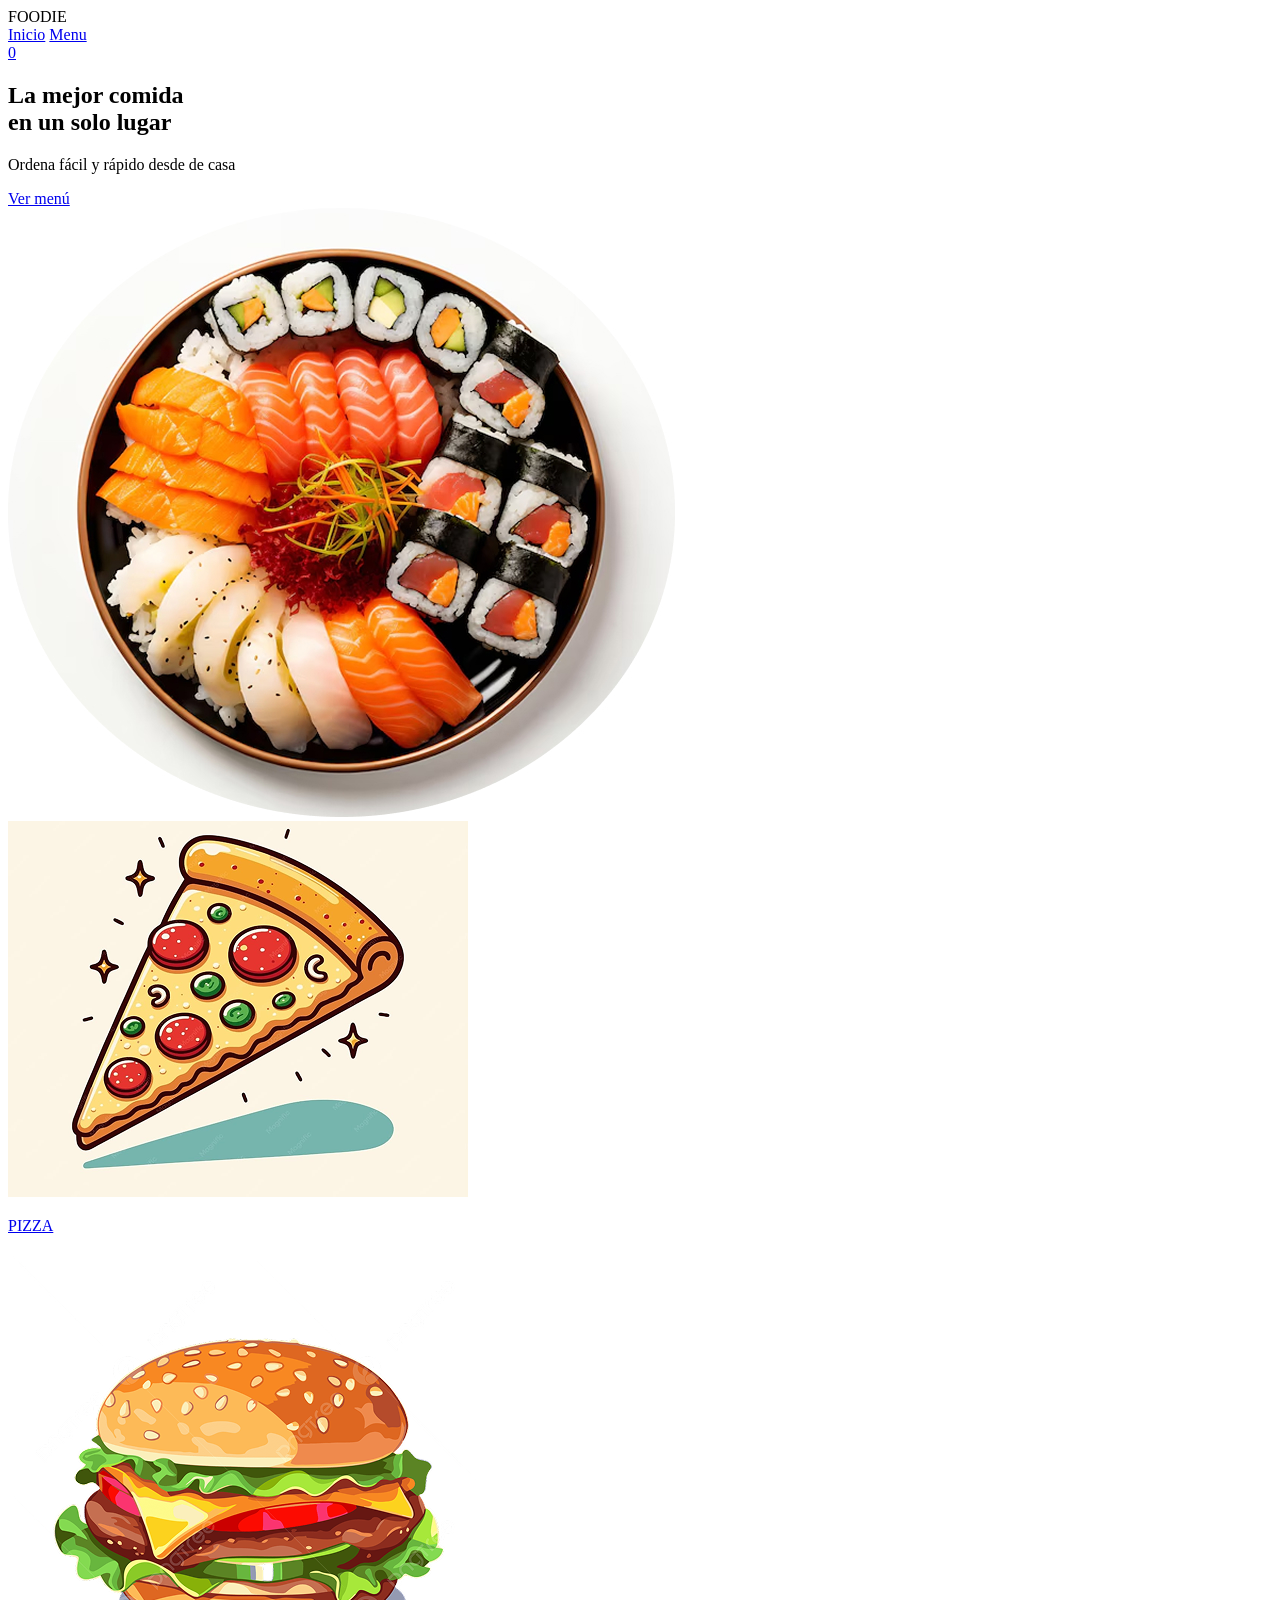
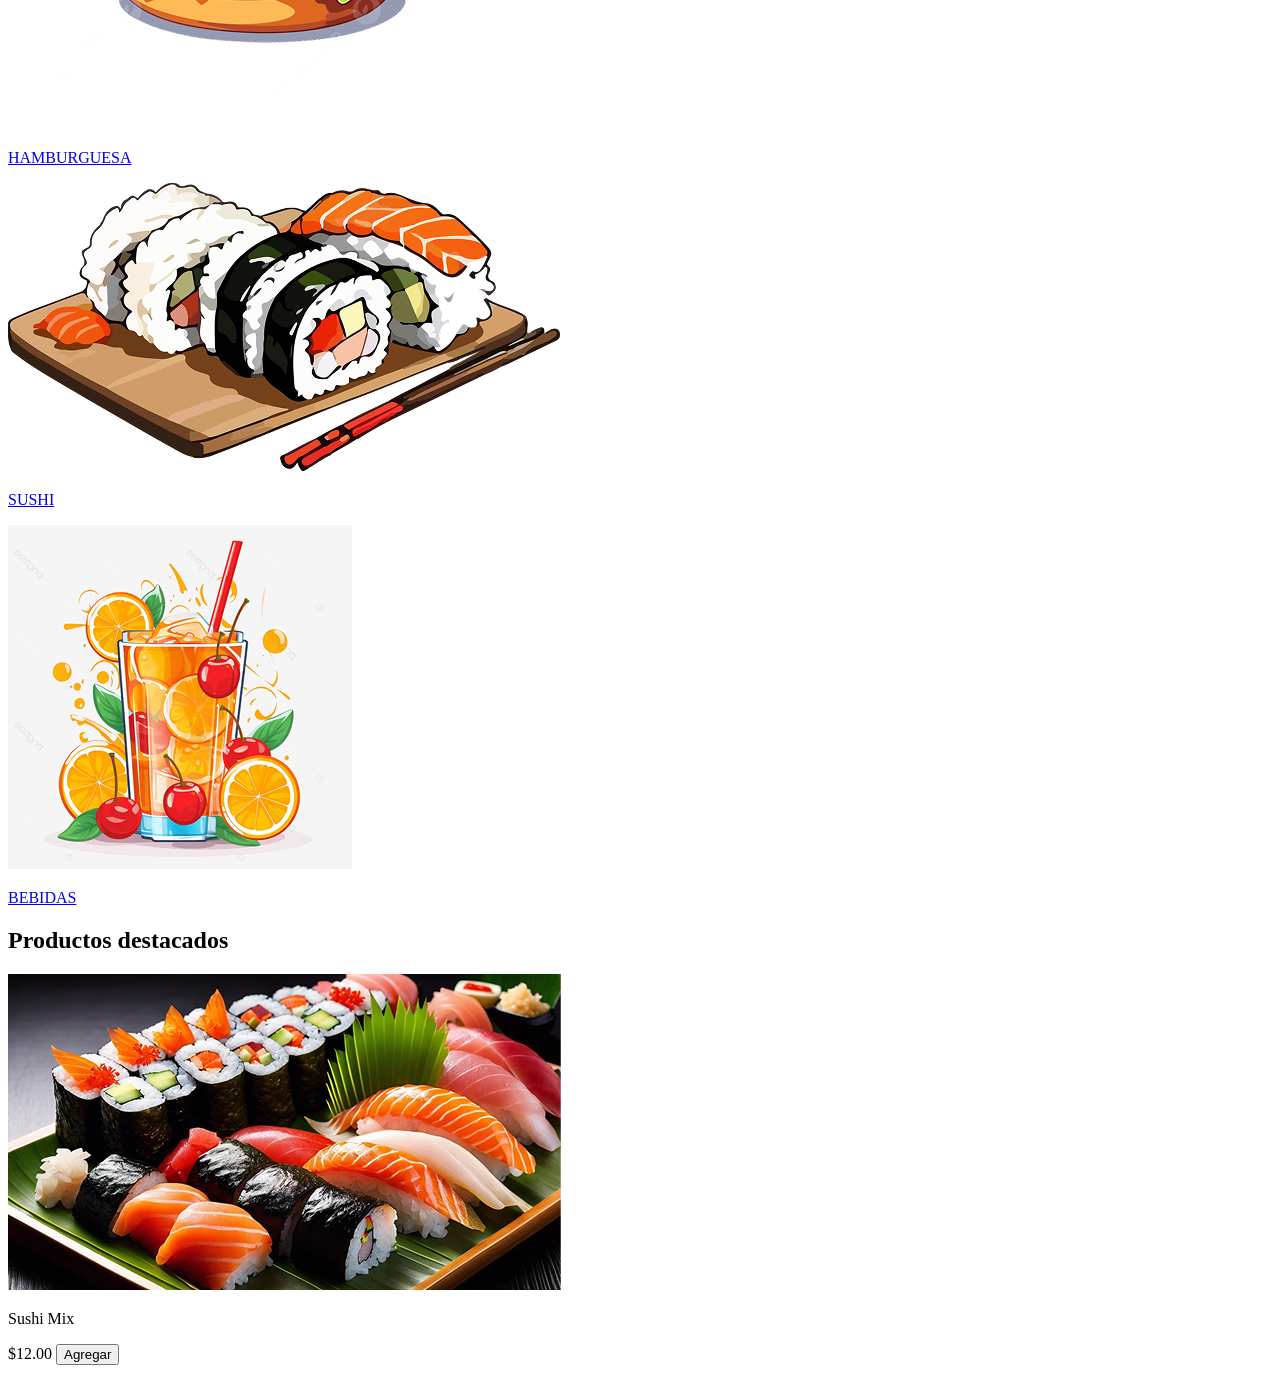
==== index.html @ c8bf6be2 "WEB FOODIE" ====
<!DOCTYPE html>
<html lang="en">
<head>
    <meta charset="UTF-8">
    <meta name="viewport" content="width=device-width, initial-scale=1.0">
    <title>FOODIE</title>
    <link rel="stylesheet" href="CSS/diseño.css">
    <link rel="stylesheet" href="https://cdn-uicons.flaticon.com/4.0.0/uicons-brands/css/uicons-brands.css">
    <link rel="stylesheet" href="https://cdn-uicons.flaticon.com/4.0.0/uicons-solid-rounded/css/uicons-solid-rounded.css">
</head>
<body>
    <!--logos y links carrito de suma para javacrip-->
    <header class="navbar">
    <div class="logo">
    <i class="fi fi-sr-spoon"></i>FOODIE<i class="fi fi-sr-fork"></i>
    </div>
    <nav class="nav-links">
    <a href="index.html">Inicio</a>
    <a href="#categorias">Menu</a>
    </nav>
    <a href="html/carrito.html" class="carrito-icon">
    <i class="fi fi-sr-shopping-cart"></i>
    <span class="carrito-contador" id="contador-carrito">0</span>
</a>
    </header>
    <section class="hero">
    <div class="hero-texto">
    <h1>La mejor comida <br> en un solo lugar</h1>
    <p>Ordena fácil y rápido desde de casa</p>
    <a href="#categorias" class="btn-ver-menu">Ver menú</a>   
</div>
<div class="hero-imagen">
    <img src="assets/img/sushi-plato.jpg.jpg"alt="Plato de sushi variado">
</div>
    
 </section>
 <section class="categorias" id="categorias">
    <a href="html/pizza.html" class="categoria-card">
        <img src="assets/icon/icono-pizza.png.png" alt="Pizza">
        <p>PIZZA</p>
    </a>
    <a href="html/hamburguesa.html" class="categoria-card">
        <img src="assets/icon/icono-hamburguesa.png.png" alt="Hamburguesa">
        <p>HAMBURGUESA</p>
    </a>

    <a href="html/sushi.html" class="categoria-card">
        <img src="assets/icon/icono-sushi.png.png" alt="Sushi">
        <p>SUSHI</p>
    </a>

    <a href="html/vino.html" class="categoria-card">
        <img src="assets/icon/icono-bebidas.png.png" alt="Bebidas">
        <p>BEBIDAS</p>
    </a>
</section>
<!--CARRUSEL DE JAVACRIP-->
 <section class="productos-destacados">
    <h2>Productos <span class="subrayado">destacados</span></h2>

    <div class="carrusel-productos" id="carrusel">

        <div class="tarjeta-producto">
            <img src="assets/img/sushi-mix.jpg.jpg" alt="Sushi Mix">
            <p class="nombre-producto">Sushi Mix</p>
            <div class="precio-agregar">
                <span class="precio">$12.00</span>
                <button class="btn-agregar" data-producto="Sushi Mix" data-precio="12.00">Agregar</button>
            </div>
        </div>

         

    </div>
</section>

    
</body>
</html>
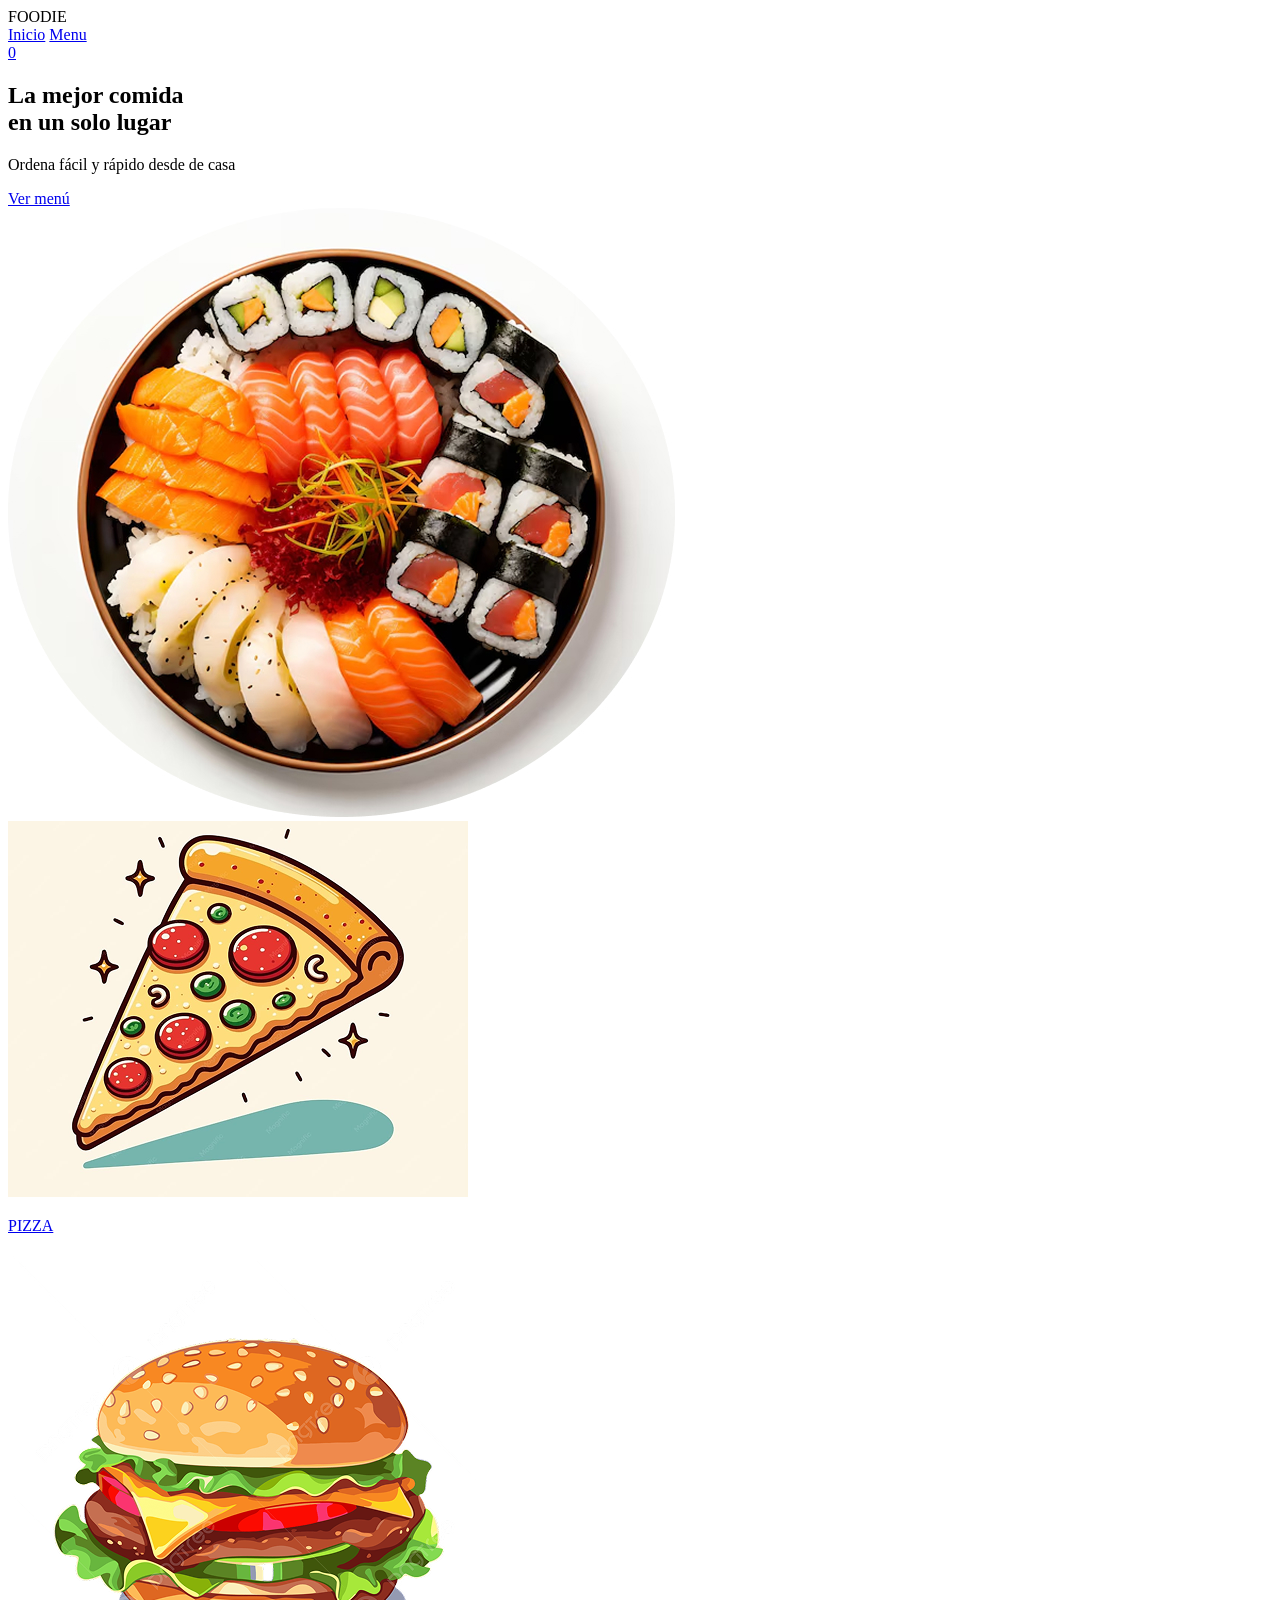
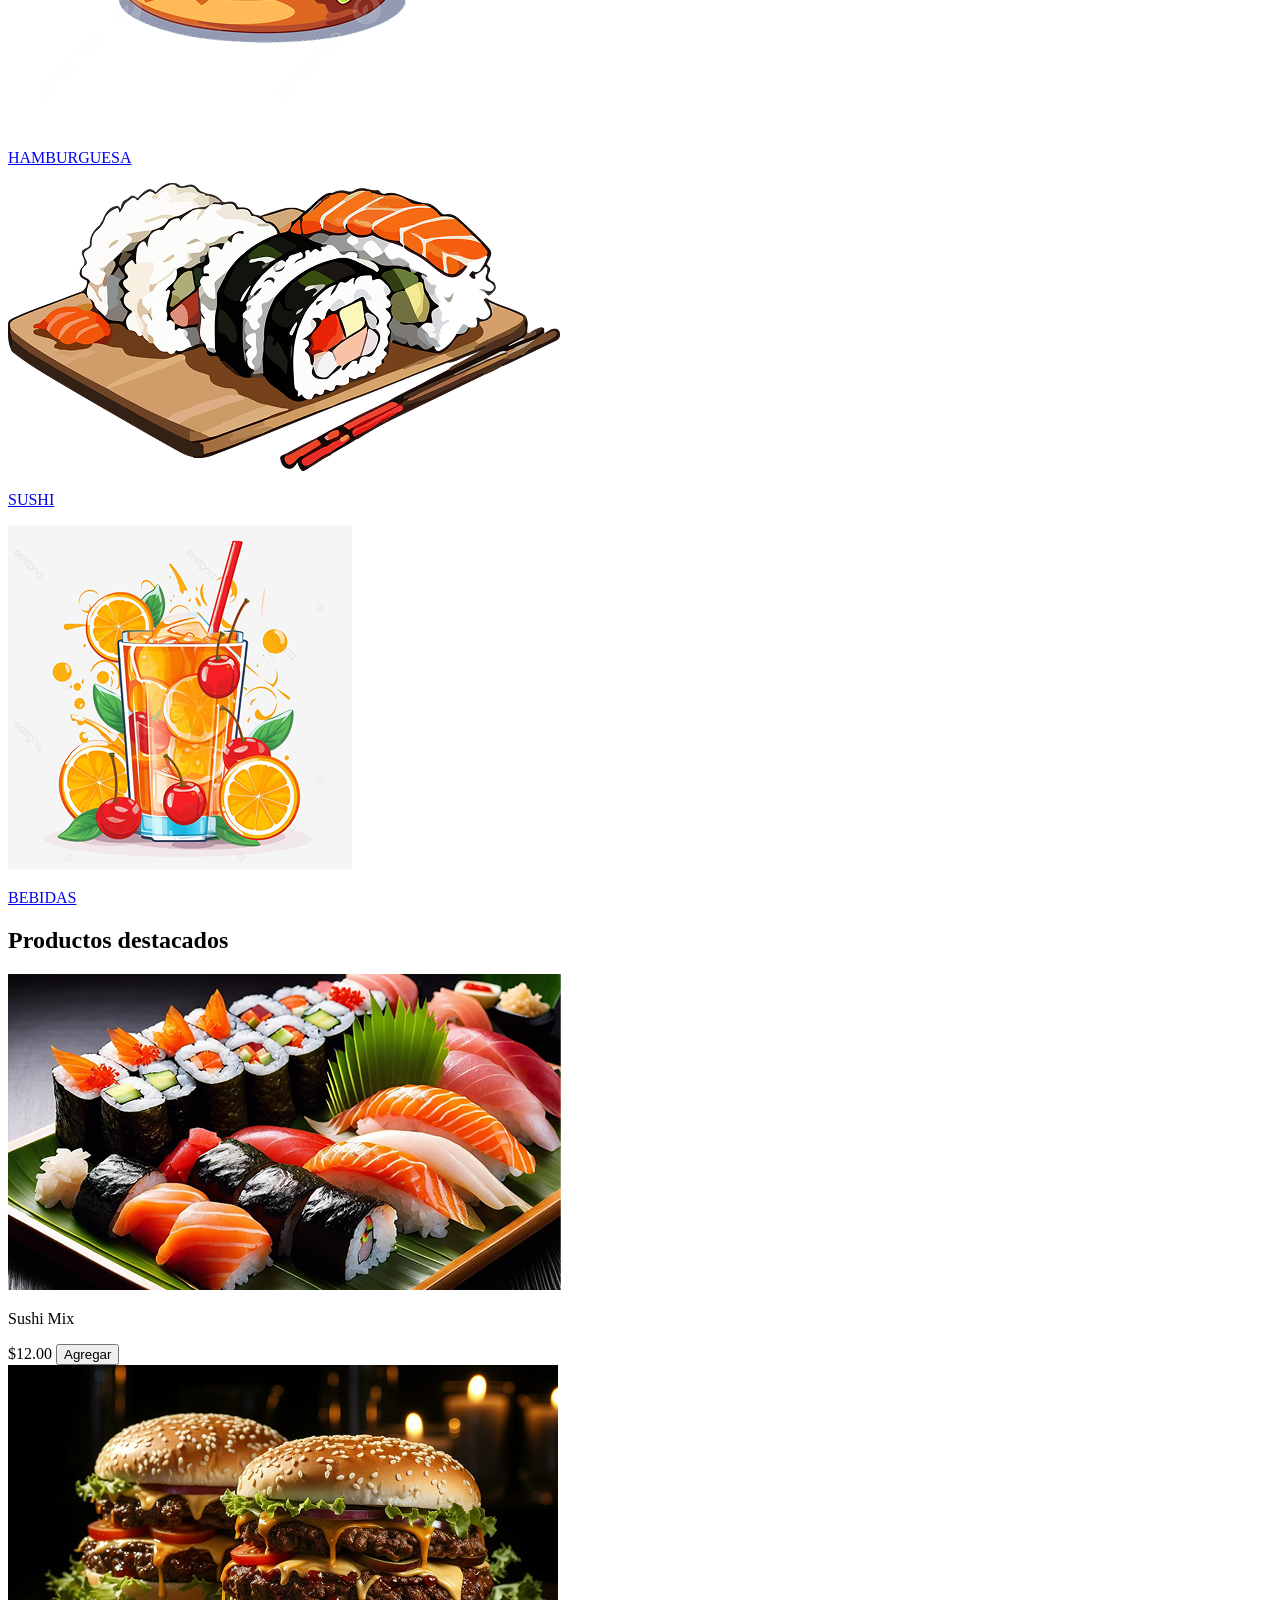
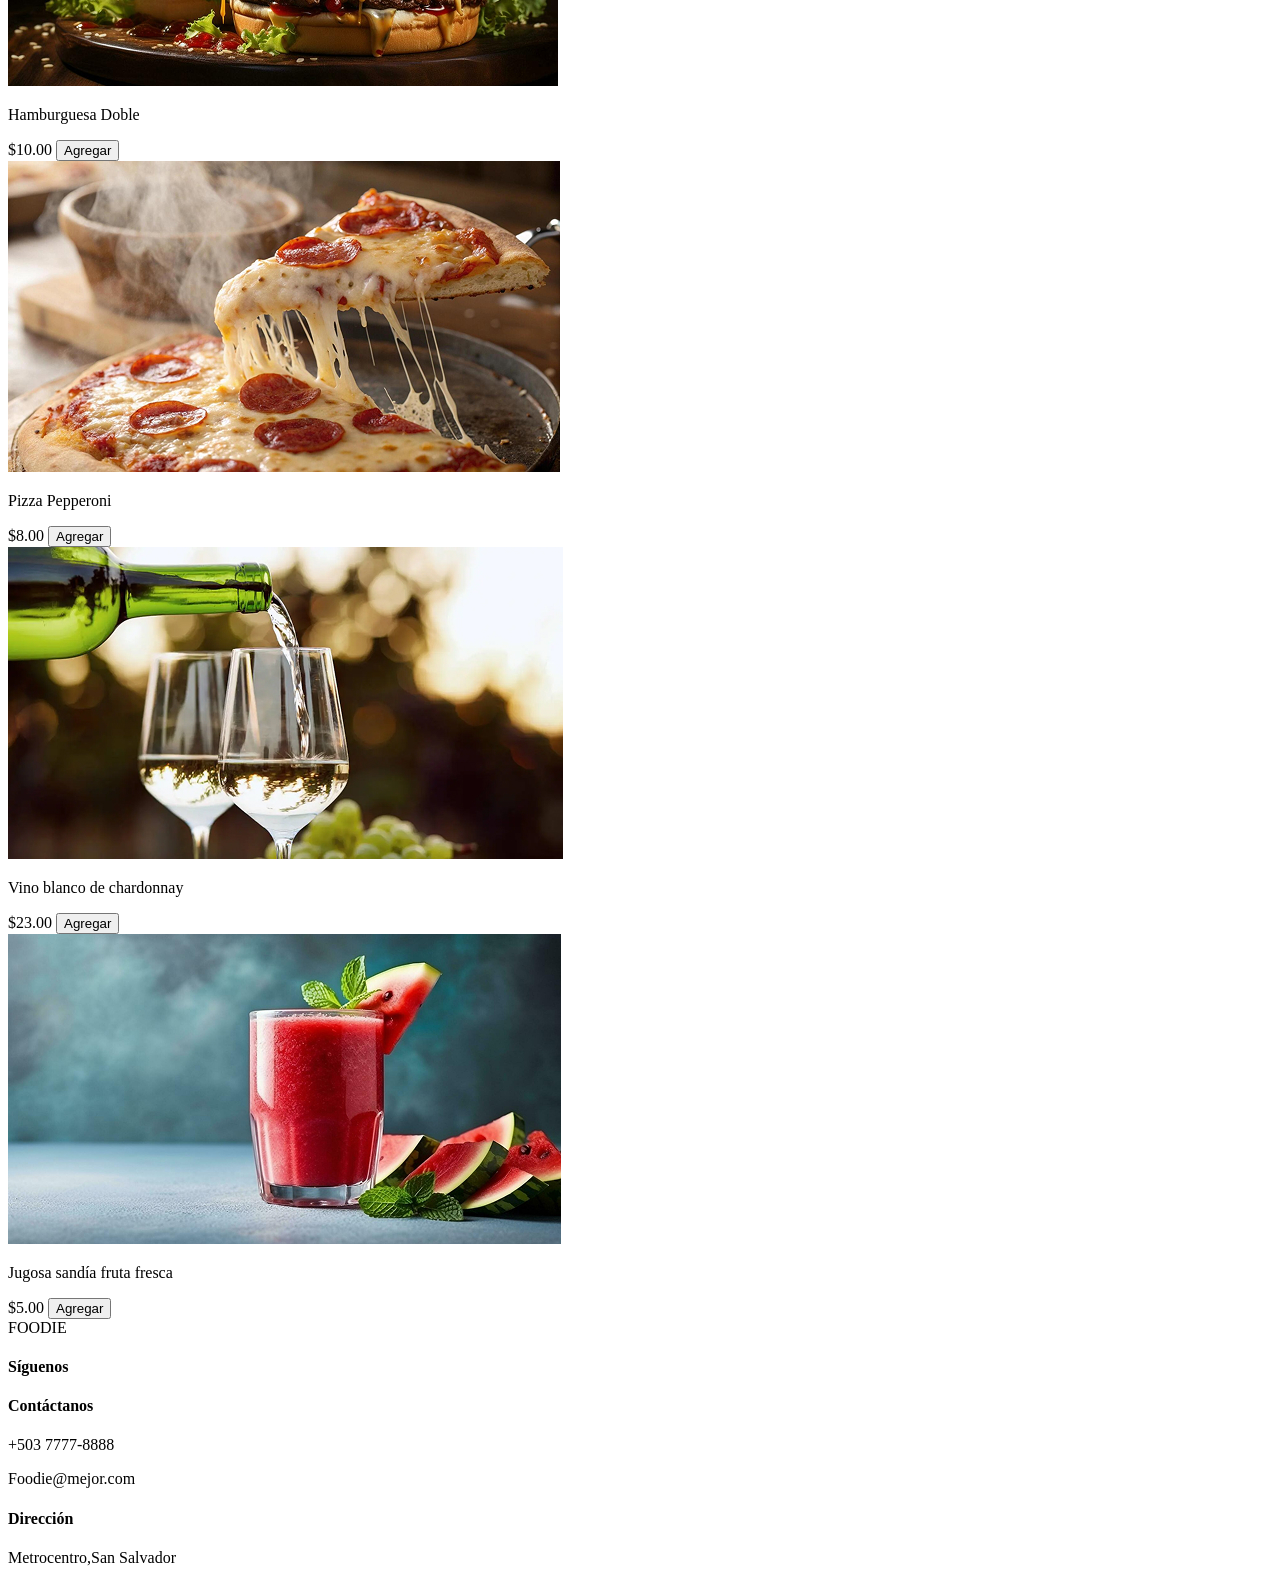
==== commit 291ca2a1: "mi avance" ====
--- a/index.html
+++ b/index.html
@@ -69,11 +69,64 @@
             </div>
         </div>
 
-         
+        <div class="tarjeta-producto">
+    <img src="assets/img/hamburguesa-doble.jpg.jpg" alt="Hamburguesa Doble">
+    <p class="nombre-producto">Hamburguesa Doble</p>
+    <div class="precio-agregar">
+        <span class="precio">$10.00</span>
+        <button class="btn-agregar" data-producto="Hamburguesa Doble" data-precio="10.00">Agregar</button>
+    </div>
+</div>
+ <div class="tarjeta-producto">
+    <img src="assets/img/pizza-pepperoni.jpg.jpg" alt="Pizza Pepperoni">
+    <p class="nombre-producto">Pizza Pepperoni</p>
+    <div class="precio-agregar">
+        <span class="precio">$8.00</span>
+        <button class="btn-agregar" data-producto="Pizza Pepperoni" data-precio="8.00">Agregar</button>
+    </div>
+</div>
+<div class="tarjeta-producto">
+    <img src="assets/img/vino-chardonnay.jpg.jpg" alt="Vino blanco de chardonnay">
+    <p class="nombre-producto">Vino blanco de chardonnay</p>
+    <div class="precio-agregar">
+        <span class="precio">$23.00</span>
+        <button class="btn-agregar" data-producto="Vino Chardonnay" data-precio="23.00">Agregar</button>
+    </div>
+</div>
+<div class="tarjeta-producto">
+    <img src="assets/img/sandia-fresca.jpg.jpg" alt="Jugo de sandía fresca">
+    <p class="nombre-producto">Jugosa sandía fruta fresca</p>
+    <div class="precio-agregar">
+        <span class="precio">$5.00</span>
+        <button class="btn-agregar" data-producto="Jugo Sandía" data-precio="5.00">Agregar</button>
+    </div>
+</div>
 
     </div>
 </section>
+  <footer class="footer">
+<div class="footer-logo">
+   <i class="fi fi-sr-spoon"></i>FOODIE<i class="fi fi-sr-fork"></i>
+</div>
+<div class="footer-col">
+    <h4>Síguenos</h4>
+    <div class="redes">
+        <a href="#"><i class="fi fi-brands-facebook"></i></a>
+        <a href="#"><i class="fi fi-brands-tik-tok"></i></a>
+        <a href="#"><i class="fi fi-brands-instagram"></i></a>
+    </div>
+</div>
 
-    
+ <div class="footer-col">
+    <h4>Contáctanos</h4>
+    <p><i class="fi fi-sr-call-outgoing"></i>+503 7777-8888</p>
+    <p><i class="fi fi-sr-mailbox-envelope"></i>Foodie@mejor.com</p>
+
+ </div>
+ <div class="footer-col">
+    <h4>Dirección</h4>
+    <p><i class="fi fi-sr-marker"></i>Metrocentro,San Salvador</p>
+ </div>
+  </footer>  
 </body>
 </html> 
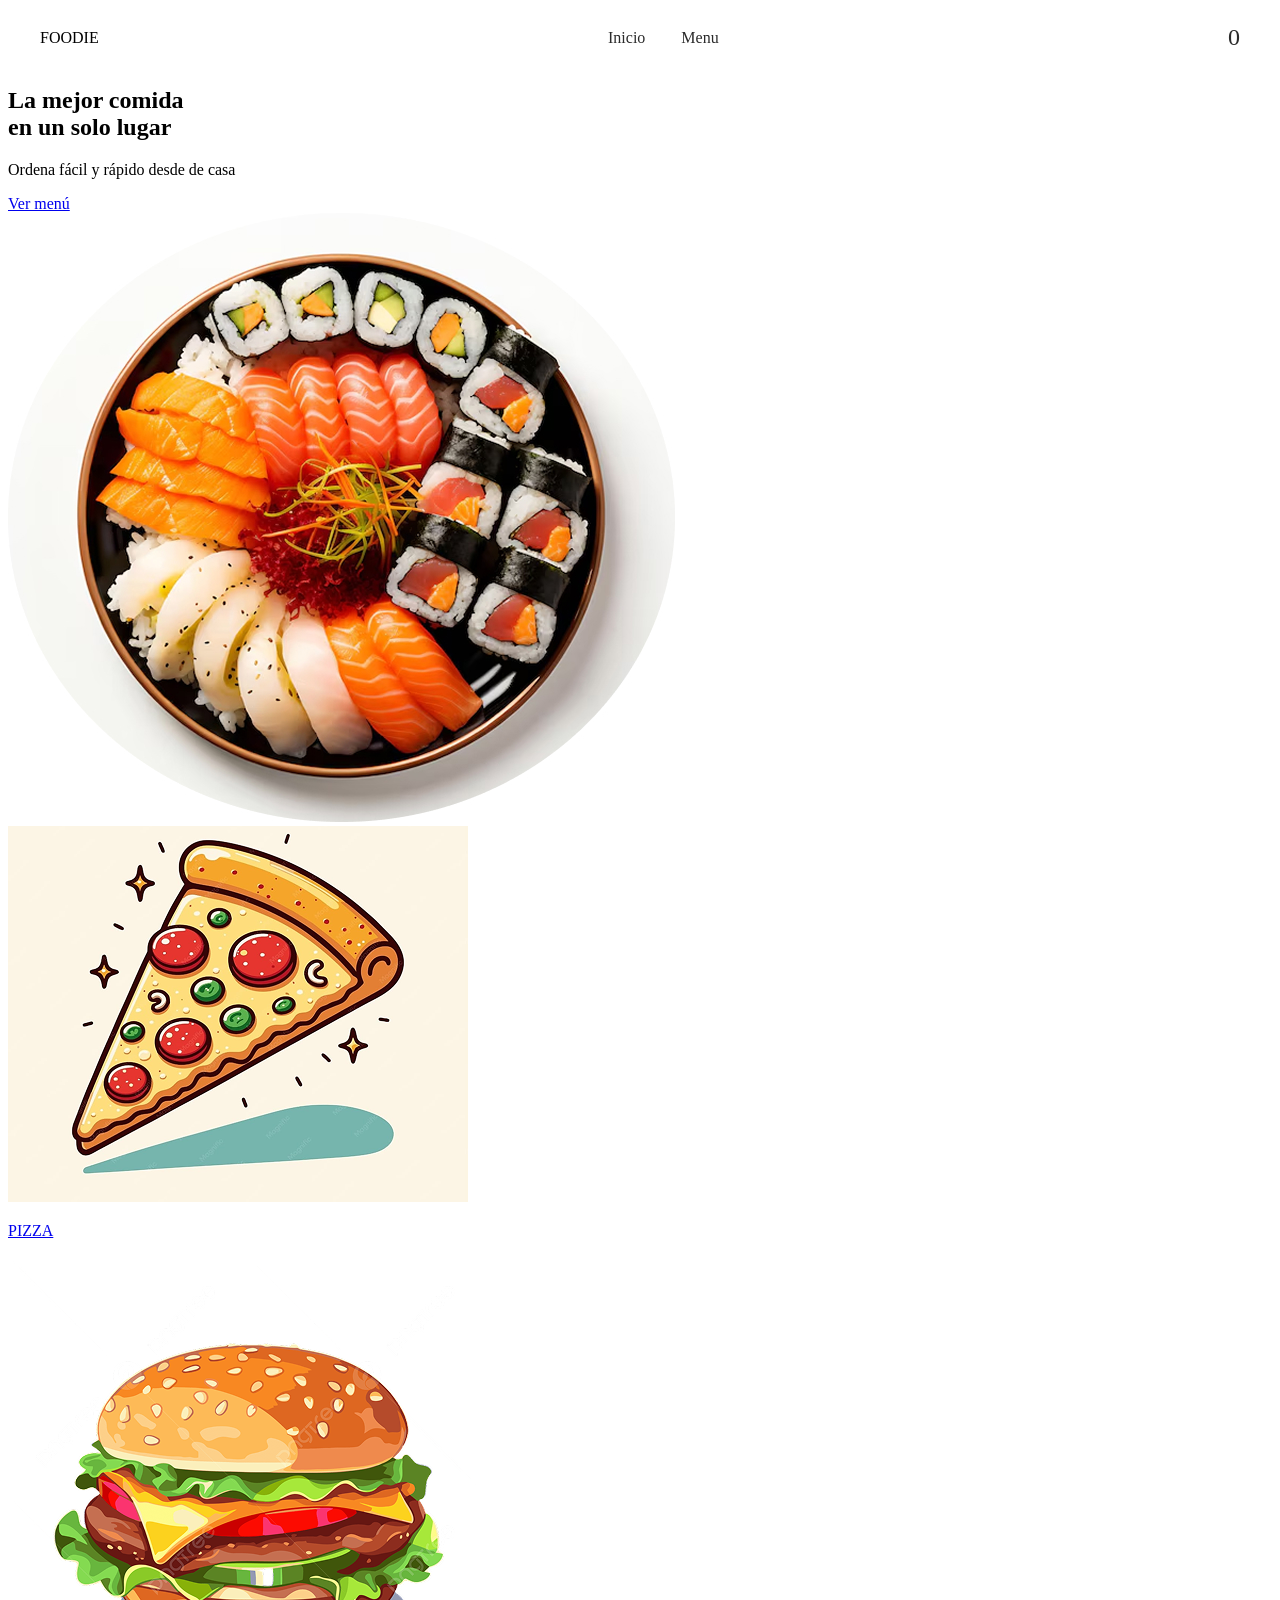
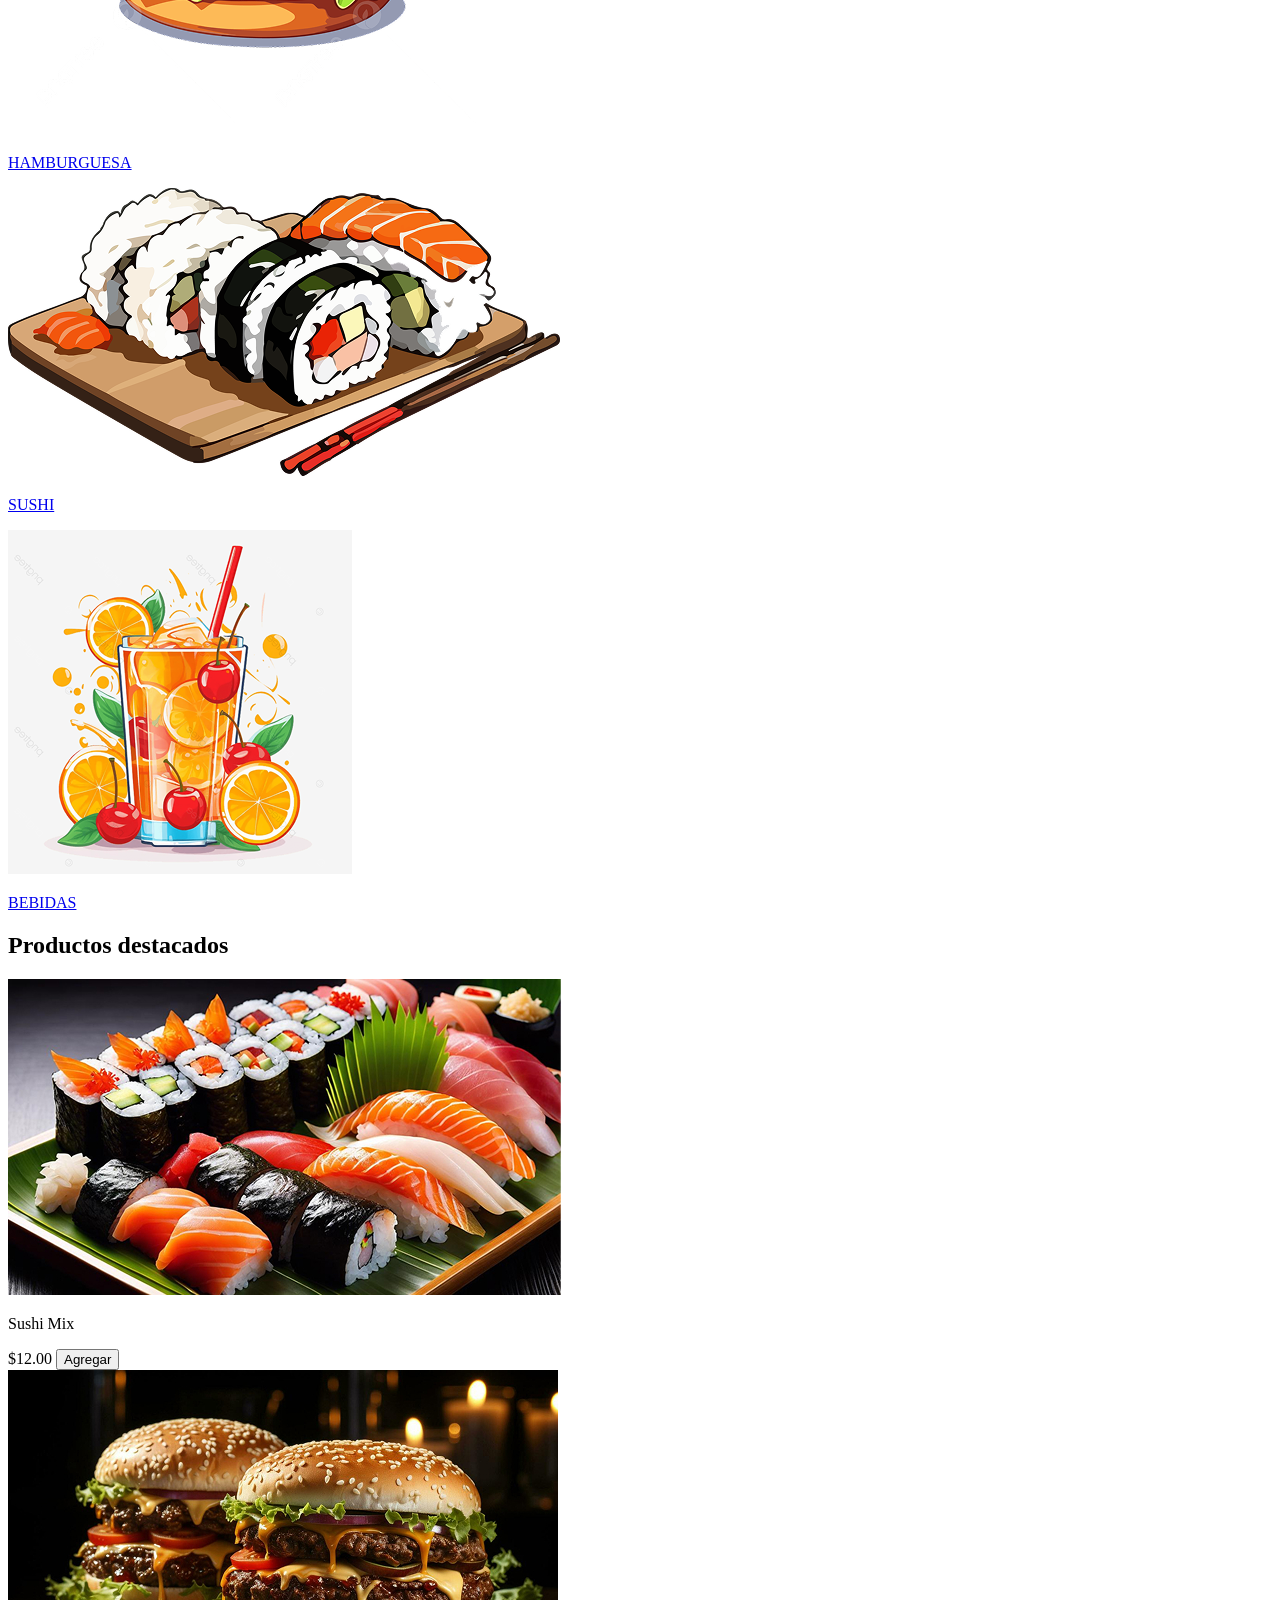
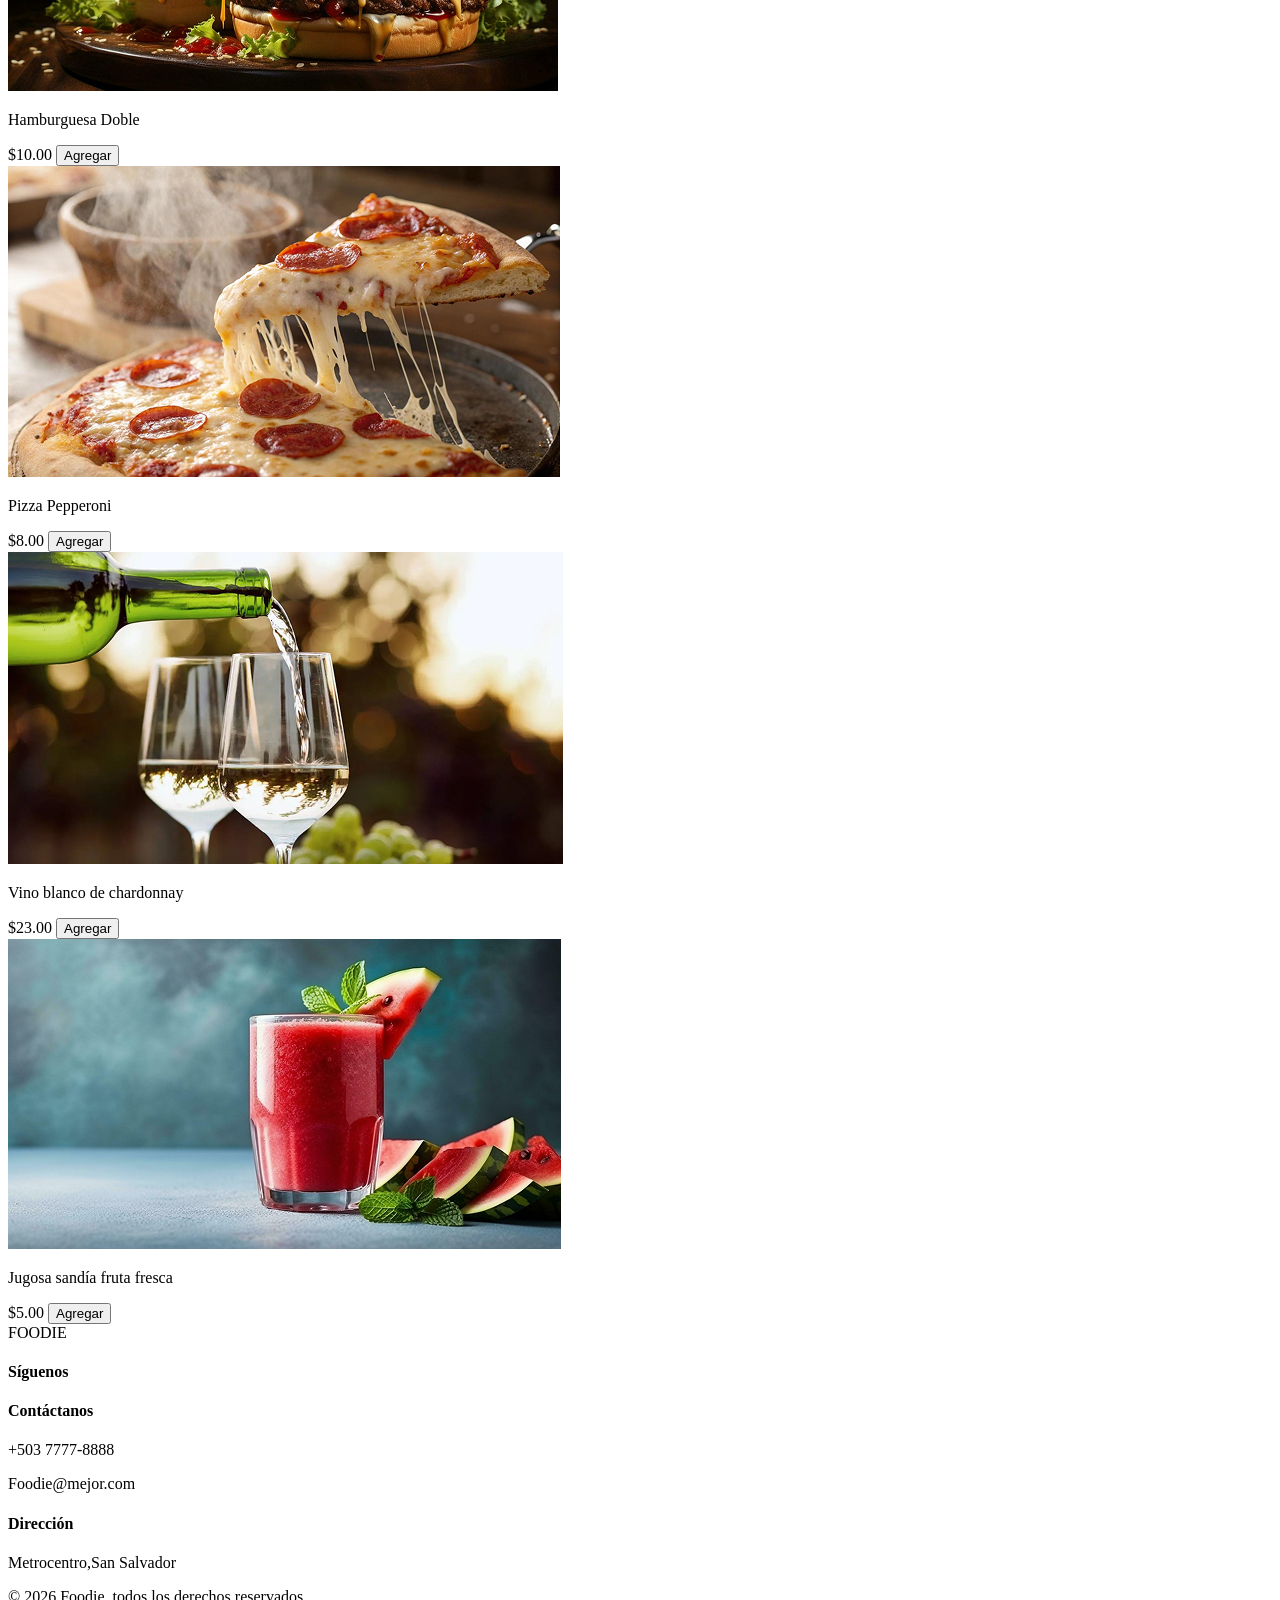
==== commit aa4cd2ea: "mi avance" ====
--- a/index.html
+++ b/index.html
@@ -7,6 +7,10 @@
     <link rel="stylesheet" href="CSS/diseño.css">
     <link rel="stylesheet" href="https://cdn-uicons.flaticon.com/4.0.0/uicons-brands/css/uicons-brands.css">
     <link rel="stylesheet" href="https://cdn-uicons.flaticon.com/4.0.0/uicons-solid-rounded/css/uicons-solid-rounded.css">
+    <!---link to Google Fonts--->
+    <link rel="preconnect" href="https://fonts.googleapis.com">
+    <link rel="preconnect" href="https://fonts.gstatic.com" crossorigin>
+    <link href="https://fonts.googleapis.com/css2?family=Poetsen+One&display=swap" rel="stylesheet">
 </head>
 <body>
     <!--logos y links carrito de suma para javacrip-->
@@ -104,6 +108,7 @@
 
     </div>
 </section>
+
   <footer class="footer">
 <div class="footer-logo">
    <i class="fi fi-sr-spoon"></i>FOODIE<i class="fi fi-sr-fork"></i>
@@ -127,6 +132,9 @@
     <h4>Dirección</h4>
     <p><i class="fi fi-sr-marker"></i>Metrocentro,San Salvador</p>
  </div>
+  <p class="derechos">© 2026 Foodie, todos los derechos reservados</p>
   </footer>  
+  <script src="../js/estilos _foodie.js"></script>
+    
 </body>
 </html> 
--- a/CSS/diseño.css
+++ b/CSS/diseño.css
@@ -0,0 +1,17 @@
+ .navbar{
+ display: flex;
+ justify-content: space-between;
+ align-items: center;
+ padding: 1rem 2rem;
+ }
+ .nav-links a{
+    text-decoration: none;
+    color: #2b2b2b;
+    margin: 0 1rem;
+    font-weight: 500;
+ }
+ .carrito-icon{
+    text-decoration: none;
+    color: #2b2b2b;
+    font-size: 1.5rem;
+ }
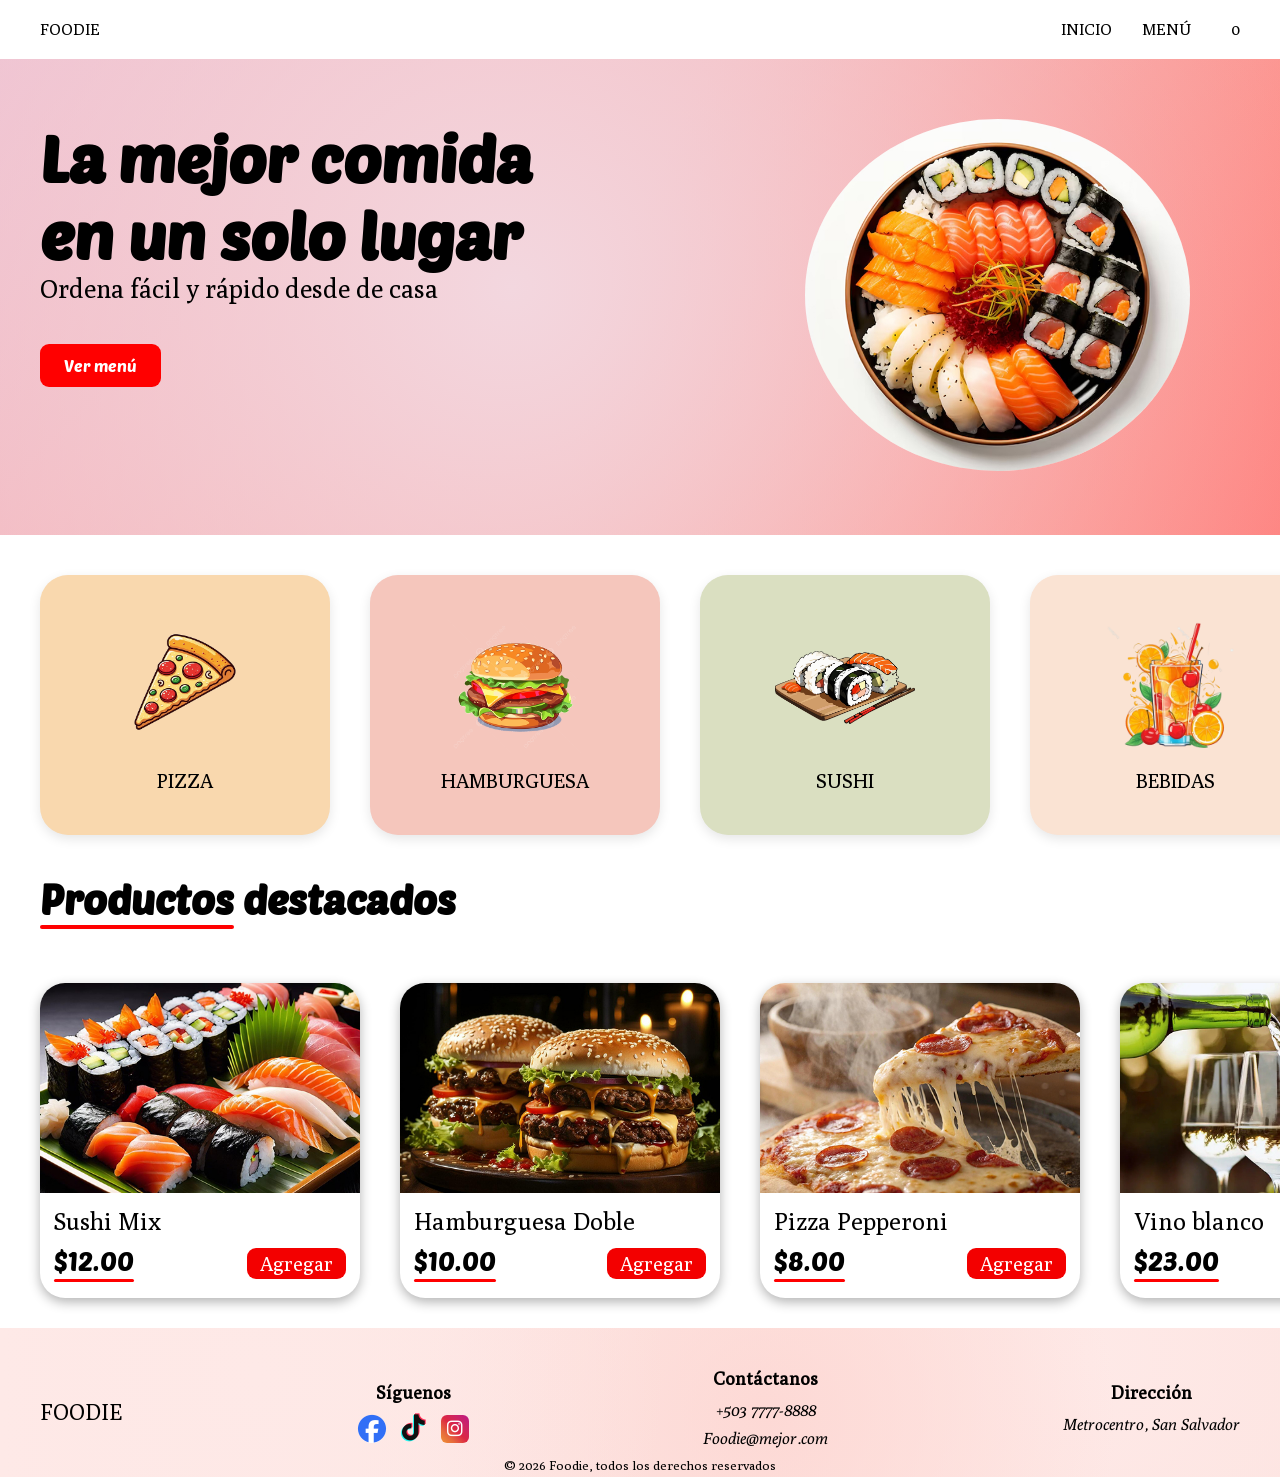
==== commit 031274b9: "mi avance" ====
--- a/index.html
+++ b/index.html
@@ -1,140 +1,217 @@
 <!DOCTYPE html>
-<html lang="en">
+<html lang="es">
 <head>
     <meta charset="UTF-8">
     <meta name="viewport" content="width=device-width, initial-scale=1.0">
     <title>FOODIE</title>
     <link rel="stylesheet" href="CSS/diseño.css">
-    <link rel="stylesheet" href="https://cdn-uicons.flaticon.com/4.0.0/uicons-brands/css/uicons-brands.css">
+    <link rel="stylesheet" href="https://cdnjs.cloudflare.com/ajax/libs/font-awesome/6.5.1/css/all.min.css">
     <link rel="stylesheet" href="https://cdn-uicons.flaticon.com/4.0.0/uicons-solid-rounded/css/uicons-solid-rounded.css">
     <!---link to Google Fonts--->
     <link rel="preconnect" href="https://fonts.googleapis.com">
     <link rel="preconnect" href="https://fonts.gstatic.com" crossorigin>
     <link href="https://fonts.googleapis.com/css2?family=Poetsen+One&display=swap" rel="stylesheet">
+    <!--letra poly-->
+    <link rel="preconnect" href="https://fonts.googleapis.com">
+    <link rel="preconnect" href="https://fonts.gstatic.com" crossorigin>
+    <link href="https://fonts.googleapis.com/css2?family=Poetsen+One&family=Poly:ital@0;1&display=swap" rel="stylesheet">
+    
 </head>
 <body>
-    <!--logos y links carrito de suma para javacrip-->
+    <!-- HEADER: logo + navegación + carrito -->
     <header class="navbar">
-    <div class="logo">
-    <i class="fi fi-sr-spoon"></i>FOODIE<i class="fi fi-sr-fork"></i>
-    </div>
-    <nav class="nav-links">
-    <a href="index.html">Inicio</a>
-    <a href="#categorias">Menu</a>
-    </nav>
-    <a href="html/carrito.html" class="carrito-icon">
-    <i class="fi fi-sr-shopping-cart"></i>
-    <span class="carrito-contador" id="contador-carrito">0</span>
-</a>
+        <div class="logo">
+            <i class="fi fi-sr-spoon" aria-hidden="true"></i> FOODIE <i class="fi fi-sr-fork" aria-hidden="true"></i>
+        </div>
+        <nav class="nav-derecha" aria-label="Navegación principal">
+            <div class="nav-links">
+                <a href="index.html">INICIO</a>
+                <a href="index.html#categorias">MENÚ</a>
+            </div><a href="html/carrito.html" class="carrito-icon" aria-label="Ver carrito de compras">
+            
+                <i class="fi fi-sr-shopping-cart" aria-hidden="true"></i>
+                <span class="carrito-contador" id="contador-carrito">0</span>
+            </a>
+        </nav>
     </header>
-    <section class="hero">
-    <div class="hero-texto">
-    <h1>La mejor comida <br> en un solo lugar</h1>
-    <p>Ordena fácil y rápido desde de casa</p>
-    <a href="#categorias" class="btn-ver-menu">Ver menú</a>   
+
+    <main class="contenedoras">
+
+    <!-- LETRA DE INICIO DE LA PAG WEB-->
+        <section class="hero" aria-label="Presentación">
+            <div class="hero-texto">
+                <h1>La mejor comida <br> en un solo lugar</h1>
+                <p>Ordena fácil y rápido desde de casa</p>
+                <a href="#categorias" class="btn-ver-menu">Ver menú</a>
+            </div>
+            <div class="hero-imagen">
+                <img src="assets/img/sushi-plato.jpg.jpg" alt="Plato de sushi variado">
+            </div>
+        </section>
+
+        <!-- CATEGORÍAS -->
+        <section class="categorias" id="categorias">
+    <ul class="lista-categorias">
+        <li>
+            <a href="html/pizza.html" class="categoria-card card-pizza">
+                <img src="assets/icon/icono-pizza.png.png" alt="Pizza">
+                <p>PIZZA</p>
+            </a>
+        </li>
+        
+        <li>
+            <a href="html/hamburguesa.html" class="categoria-card card-hamburguesa">
+                <img src="assets/icon/icono-hamburguesa.png.png" alt="Hamburguesa">
+                <p>HAMBURGUESA</p>
+            </a>
+        </li>
+        
+        <li>
+            <a href="html/sushi.html" class="categoria-card card-sushi">
+                <img src="assets/icon/icono-sushi.png.png" alt="Sushi">
+                <p>SUSHI</p>
+            </a>
+        </li>
+        
+        <li>
+            <a href="html/vino.html" class="categoria-card card-bebidas">
+                <img src="assets/icon/icono-bebidas.png.png" alt="Bebidas">
+                <p>BEBIDAS</p>
+            </a>
+        </li>
+    
+
+    </ul>
+</section>
+
+        <!-- CARRUSEL (carrusel manejado por JS) -->
+        <section class="productos-destacados" aria-labelledby="titulo-destacados">
+            <h2 id="titulo-destacados"><span class="subrayado">Productos</span> destacados</h2>
+             
+            <div class="carrusel-productos">
+            <ul class="carrusel-pista" id="carrusel">
+
+                <li>
+                    <article class="tarjeta-producto">
+                        <figure>
+                            <img src="assets/img/sushi-mix.jpg.jpg" alt="Sushi Mix">
+                            <figcaption class="nombre-producto">Sushi Mix</figcaption>
+                        </figure>
+                        <div class="precio-agregar">
+                            <span class="precio">$12.00</span>
+                          <button class="btn-agregar" data-producto="Sushi Mix" data-precio="12.00" data-imagen="../assets/img/sushi-mix.jpg.jpg">Agregar</button>
+                        </div>
+                    </article>
+                </li>
+
+                <li>
+                    <article class="tarjeta-producto">
+                        <figure>
+                            <img src="assets/img/hamburguesa-doble.jpg.jpg" alt="Hamburguesa Doble">
+                            <figcaption class="nombre-producto">Hamburguesa Doble</figcaption>
+                        </figure>
+                        <div class="precio-agregar">
+                            <span class="precio">$10.00</span>
+                         <button class="btn-agregar" data-producto="Hamburguesa Doble" data-precio="10.00" data-imagen="../assets/img/hamburguesa-doble.jpg.jpg">Agregar</button>
+                        </div>
+                    </article>
+                </li>
+
+                <li>
+                    <article class="tarjeta-producto">
+                        <figure>
+                            <img src="assets/img/pizza-pepperoni.jpg.jpg" alt="Pizza Pepperoni">
+                            <figcaption class="nombre-producto">Pizza Pepperoni</figcaption>
+                        </figure>
+                        <div class="precio-agregar">
+                            <span class="precio">$8.00</span>
+                            <button class="btn-agregar" data-producto="Pizza Pepperoni" data-precio="8.00" data-imagen="../assets/img/pizza-pepperoni.jpg.jpg">Agregar</button>
+                        </div>
+                    </article>
+                </li>
+
+                <li>
+                    <article class="tarjeta-producto">
+                        <figure>
+                            <img src="assets/img/vino-chardonnay.jpg.jpg" alt="Vino blanco de chardonnay">
+                            <figcaption class="nombre-producto">Vino blanco </figcaption>
+                        </figure>
+                        <div class="precio-agregar">
+                            <span class="precio">$23.00</span>
+                            <button class="btn-agregar" data-producto="Vino Chardonnay" data-precio="23.00" data-imagen="../assets/img/vino-chardonnay.jpg.jpg">Agregar</button>
+                        </div>
+                    </article>
+                </li>
+
+                <li>
+                    <article class="tarjeta-producto">
+                        <figure>
+                            <img src="assets/img/sandia-fresca.jpg.jpg" alt="Jugo de sandía fresca">
+                            <figcaption class="nombre-producto">Jugosa sandía </figcaption>
+                        </figure>
+                        <div class="precio-agregar">
+                            <span class="precio">$5.00</span>
+                            <button class="btn-agregar" data-producto="Jugo Sandía" data-precio="5.00" data-imagen="../assets/img/sandia-fresca.jpg.jpg">Agregar</button>
+                        </div>
+                    </article>
+                </li>
+              
+            </ul>
+            </div>
+        </section>
+    </main> 
+
+    <!-- FOOTER -->
+    <footer class="footer">
+        <div class="footer-logo">
+            <i class="fi fi-sr-spoon" aria-hidden="true"></i>FOODIE<i class="fi fi-sr-fork" aria-hidden="true"></i>
+        </div>
+
+        <section class="footer-col" aria-labelledby="titulo-redes">
+            <h3 id="titulo-redes">Síguenos</h3>
+          <div class="redes">
+<a href="https://www.facebook.com/TU_PAGINA_AQUI" 
+       target="_blank" 
+       rel="noopener noreferrer" 
+       aria-label="Facebook">
+        <i class="fa-brands fa-facebook icono-facebook"></i>
+    </a>
+
+    <a href="https://www.tiktok.com/@TU_USUARIO_AQUI" 
+       target="_blank" 
+       rel="noopener noreferrer" 
+       aria-label="TikTok">
+        <i class="fa-brands fa-tiktok"></i>
+    </a>
+
+    <a href="https://www.instagram.com/TU_USUARIO_AQUI" 
+       target="_blank" 
+       rel="noopener noreferrer" 
+       aria-label="Instagram" 
+       class="btn-instagram">
+        <i class="fa-brands fa-instagram"></i>
+    </a>
 </div>
-<div class="hero-imagen">
-    <img src="assets/img/sushi-plato.jpg.jpg"alt="Plato de sushi variado">
-</div>
-    
- </section>
- <section class="categorias" id="categorias">
-    <a href="html/pizza.html" class="categoria-card">
-        <img src="assets/icon/icono-pizza.png.png" alt="Pizza">
-        <p>PIZZA</p>
-    </a>
-    <a href="html/hamburguesa.html" class="categoria-card">
-        <img src="assets/icon/icono-hamburguesa.png.png" alt="Hamburguesa">
-        <p>HAMBURGUESA</p>
-    </a>
-
-    <a href="html/sushi.html" class="categoria-card">
-        <img src="assets/icon/icono-sushi.png.png" alt="Sushi">
-        <p>SUSHI</p>
-    </a>
-
-    <a href="html/vino.html" class="categoria-card">
-        <img src="assets/icon/icono-bebidas.png.png" alt="Bebidas">
-        <p>BEBIDAS</p>
-    </a>
-</section>
-<!--CARRUSEL DE JAVACRIP-->
- <section class="productos-destacados">
-    <h2>Productos <span class="subrayado">destacados</span></h2>
-
-    <div class="carrusel-productos" id="carrusel">
-
-        <div class="tarjeta-producto">
-            <img src="assets/img/sushi-mix.jpg.jpg" alt="Sushi Mix">
-            <p class="nombre-producto">Sushi Mix</p>
-            <div class="precio-agregar">
-                <span class="precio">$12.00</span>
-                <button class="btn-agregar" data-producto="Sushi Mix" data-precio="12.00">Agregar</button>
-            </div>
-        </div>
-
-        <div class="tarjeta-producto">
-    <img src="assets/img/hamburguesa-doble.jpg.jpg" alt="Hamburguesa Doble">
-    <p class="nombre-producto">Hamburguesa Doble</p>
-    <div class="precio-agregar">
-        <span class="precio">$10.00</span>
-        <button class="btn-agregar" data-producto="Hamburguesa Doble" data-precio="10.00">Agregar</button>
-    </div>
-</div>
- <div class="tarjeta-producto">
-    <img src="assets/img/pizza-pepperoni.jpg.jpg" alt="Pizza Pepperoni">
-    <p class="nombre-producto">Pizza Pepperoni</p>
-    <div class="precio-agregar">
-        <span class="precio">$8.00</span>
-        <button class="btn-agregar" data-producto="Pizza Pepperoni" data-precio="8.00">Agregar</button>
-    </div>
-</div>
-<div class="tarjeta-producto">
-    <img src="assets/img/vino-chardonnay.jpg.jpg" alt="Vino blanco de chardonnay">
-    <p class="nombre-producto">Vino blanco de chardonnay</p>
-    <div class="precio-agregar">
-        <span class="precio">$23.00</span>
-        <button class="btn-agregar" data-producto="Vino Chardonnay" data-precio="23.00">Agregar</button>
-    </div>
-</div>
-<div class="tarjeta-producto">
-    <img src="assets/img/sandia-fresca.jpg.jpg" alt="Jugo de sandía fresca">
-    <p class="nombre-producto">Jugosa sandía fruta fresca</p>
-    <div class="precio-agregar">
-        <span class="precio">$5.00</span>
-        <button class="btn-agregar" data-producto="Jugo Sandía" data-precio="5.00">Agregar</button>
-    </div>
-</div>
-
-    </div>
-</section>
-
-  <footer class="footer">
-<div class="footer-logo">
-   <i class="fi fi-sr-spoon"></i>FOODIE<i class="fi fi-sr-fork"></i>
-</div>
-<div class="footer-col">
-    <h4>Síguenos</h4>
-    <div class="redes">
-        <a href="#"><i class="fi fi-brands-facebook"></i></a>
-        <a href="#"><i class="fi fi-brands-tik-tok"></i></a>
-        <a href="#"><i class="fi fi-brands-instagram"></i></a>
-    </div>
-</div>
-
- <div class="footer-col">
-    <h4>Contáctanos</h4>
-    <p><i class="fi fi-sr-call-outgoing"></i>+503 7777-8888</p>
-    <p><i class="fi fi-sr-mailbox-envelope"></i>Foodie@mejor.com</p>
-
- </div>
- <div class="footer-col">
-    <h4>Dirección</h4>
-    <p><i class="fi fi-sr-marker"></i>Metrocentro,San Salvador</p>
- </div>
-  <p class="derechos">© 2026 Foodie, todos los derechos reservados</p>
-  </footer>  
-  <script src="../js/estilos _foodie.js"></script>
-    
+        </section>
+
+        <section class="footer-col" aria-labelledby="titulo-contacto">
+            <h3 id="titulo-contacto">Contáctanos</h3>
+            <address>
+                <p><i class="fi fi-sr-call-outgoing" aria-hidden="true"></i> <a href="tel:+50377778888">+503 7777-8888</a></p>
+                <p><i class="fi fi-sr-mailbox-envelope" aria-hidden="true"></i> <a href="mailto:Foodie@mejor.com">Foodie@mejor.com</a></p>
+            </address>
+        </section>
+
+        <section class="footer-col" aria-labelledby="titulo-direccion">
+            <h3 id="titulo-direccion">Dirección</h3>
+            <address>
+                <p><i class="fi fi-sr-marker" aria-hidden="true"></i> Metrocentro, San Salvador</p>
+            </address>
+        </section>
+
+        <p class="derechos">© 2026 Foodie, todos los derechos reservados</p>
+    </footer>
+
+    <script src="js/estilos.foodie.js"></script>
 </body>
-</html> +</html>
--- a/CSS/diseño.css
+++ b/CSS/diseño.css
@@ -1,17 +1,1594 @@
- .navbar{
- display: flex;
- justify-content: space-between;
- align-items: center;
- padding: 1rem 2rem;
+*{
+    margin: 0;
+    padding: 0;
+    box-sizing: border-box;}
+html {
+     overflow-x: hidden;
+    overflow-y: scroll;
+    scrollbar-width: none;
+    -ms-overflow-style: none;
+    overscroll-behavior-y: none;
+}
+
+html::-webkit-scrollbar {
+    display: none;
+}
+
+body{
+   font-family:"Poly" ,sans-serif;
+    max-width: 1440px;
+    margin:0 auto;
+    overflow-x: hidden;
+}
+
+.navbar{
+    display: flex;
+    justify-content: space-between;
+    align-items: center;
+    padding: 20px 40px;
+}
+.nav-derecha{
+    display: flex;
+    align-items: center;
+    gap: 40px;
+}
+.nav-links{
+    display: flex;
+    gap: 30px;
+}
+a {
+    text-decoration:none;
+    color:inherit;
+}
+.hero{
+    display: flex;
+    align-items: flex-start;
+    justify-content: space-between;
+    padding: 60px 40px;
+    background:
+        radial-gradient(circle at 25% 30%, #f3d7df 0%, transparent 55%),
+        radial-gradient(circle at 75% 70%, #ff7675 0%, transparent 60%),
+        linear-gradient(135deg, #eebbcc 0%, #ff9a8b 55%, #ff7675 100%);
+    background-repeat: no-repeat;
+    background-size: 160% 160%;
+    animation: fondo-flotante 18s cubic-bezier(0.45, 0, 0.55, 1) infinite;
+}
+@keyframes fondo-flotante{
+    0%{ background-position: 20% 20%; }
+    25%{ background-position: 80% 20%; }
+    50%{ background-position: 80% 80%; }
+    75%{ background-position: 20% 80%; }
+    100%{ background-position: 20% 20%; }
+}
+
+.hero-texto{
+    max-width: 650px;
+}
+.hero-texto h1{
+    font-family: "Poetsen One",sans-serif;
+    font-size: clamp(2rem,5vw,99px);
+    color: #000000;
+}
+.hero-texto p{
+   font-family: "Poly",sans-serif; 
+   font-size: clamp(1rem,2vw,40px);
+   font-weight: 400;
+   color:#000000;
+}
+.hero-imagen{
+    width: 385px;
+    aspect-ratio: 667/609;
+    margin-right: 50px;
+    flex-shrink: 0;
+}
+.hero-imagen img{
+    width: 100%;
+    height: 100%;
+    border-radius: 50%;
+    object-fit: cover;
+}
+.btn-ver-menu{
+    display: inline-block;
+    padding: 12px 24px;
+    font-family: "Poetsen One",sans-serif;
+    font-size: 16px;
+    color: #FFffff;
+    background-color: #FF0000;
+    text-align: center;
+    border-radius: 9px;
+    margin-top: 40px;
+}
+                                           /* TARGETAS DE LA PAGINA WEB */
+
+.categoria-card img{
+    width: 140px;
+    height: 140px;
+    object-fit: contain;
+    margin-bottom: 12px;
+    
+
+}
+.categoria-card p{
+    font-family: "Poly",sans-serif;
+    font-size: 20px;
+    color: #000000;
+}
+.lista-categorias{
+    display: flex;
+    justify-content: flex-start;
+    gap: 40px;
+    list-style: none;
+    padding: 40px;
+}
+.categoria-card{
+     width: 290px;
+     height: 260px;
+    border-radius: 28px;
+    display: flex;
+    flex-direction: column;
+    align-items: center;
+    justify-content: center;
+    transition: transform 0.2s ease;
+    box-shadow: 0 4px 12px rgba(0,0,0,0.1);
+
+
+}
+.card-pizza{
+    background-color:#F9D8AE;
+}
+.categoria-card:hover{
+    transform: scale(1.10);
+}
+.card-hamburguesa{
+    background-color: #F5C6BC;
+}
+.card-sushi{
+    background-color: #DADFC1;
+}
+.card-bebidas{
+    background-color: #FAE3D3;
+
+}
+.productos-destacados h2{
+    font-family: "Poetsen One",sans-serif;
+    font-size: 40px;
+    color: #000000;
+    padding: 0 40px;
+    margin-bottom: 40px;
+
+}
+.subrayado{
+    position: relative;
+
+}
+.subrayado::after {
+    content: "";
+    position: absolute;
+    left: 0;
+    bottom: -6px;
+    width: 100%;
+    height: 4px;
+    background-color: #FF0000;
+    border-radius: 2px;
+}
+/*carrusel de los productos javascript*/
+.carrusel-productos{
+    overflow: hidden;
+    padding: 20px 40px 30px;
+}
+.carrusel-pista{
+    display: flex;
+    gap: 40px;
+    list-style: none;
+    will-change: transform;
+    animation: carrusel-scroll 25s linear infinite;
+    animation-play-state: paused;
+}
+.carrusel-pista.listo{
+    animation-play-state: running;
+}
+.carrusel-pista.pausado{
+    animation-play-state: paused;
+}
+@keyframes carrusel-scroll{
+    from{ transform: translateX(0); }
+    to{ transform: translateX(calc(-1 * var(--ancho-carrusel, 50%))); }
+}
+
+.tarjeta-producto{
+    width: 320px;
+    background: #fff;
+    border-radius: 25px;
+    box-shadow: 0 4px 12px rgba(0,0,0,0.3);
+    overflow: hidden;
+    flex-shrink: 0;
+    transition: transform 0.3s ease;
+}
+.tarjeta-producto:hover{
+    transform: scale(1.08);
+}
+.tarjeta-producto img{
+    width: 100%;
+    height: 210px;
+    object-fit: cover;
+    display: block;
+}
+.btn-agregar{
+     padding:4px 13px;
+    font-family: "Poly", sans-serif;
+    font-size: 20px;
+    color: #Ffffff;
+    background-color: #F30000;
+    border: none;
+    border-radius: 9px;
+    cursor: pointer;
+}
+.precio{
+    font-family: "Poetsen One",sans-serif;
+    font-size: 26px;
+    color: #000000;
+    position: relative;
+    padding-bottom: 6px;
+}
+.nombre-producto{
+    font-family: "Poly", sans-serif;
+    font-size: 24px;
+    color: #000000;
+    margin: 14px 0 10px;
+    padding: 0 14px;
+
+}
+.precio-agregar{
+    display: flex;
+    justify-content: space-between;
+    align-items: center;
+    padding: 0 14px 16px;
+}
+.precio::after{
+    content: "";
+    position: absolute;
+    left: 0;
+    bottom: 0;
+    width: 100%;
+    height: 3px;
+    background-color: #ff0000;
+    border-radius: 2px;
+  
+                                       /*pie de pagina web de foodie*/
+}
+.footer{
+    display: flex;
+    justify-content:space-between;
+    align-items: center;
+    flex-wrap: wrap;
+    gap:30 px;
+    padding: 40px 40px 4px;
+    background-image:
+        radial-gradient(circle at 20% 30%, #FEE9E7 0%, transparent 40%),
+        radial-gradient(circle at 60% 60%, #FDD9D5 0%, transparent 45%),
+        radial-gradient(circle at 85% 20%, #FEE9E7 0%, transparent 50%),
+        linear-gradient(to right, #FEE9E7 0%, #FCE0DC 100%);
+         background-repeat: no-repeat;
+ 
+
+}
+.derechos{
+ width: 100%;
+ flex-basis:100%;
+ text-align: center;
+ margin-top: 0px;
+ align-self: flex-end;
+ font-family: "Poly",sans-serif;
+ font-size: 13px;
+}
+
+.footer-logo{
+font-family: "Poly",sans-serif;
+font-size: 22px;
+color: #000000;
+}
+.footer-col{
+    text-align: center;
+}
+.footer-col h3{
+    font-family: "Poly",sans-serif;
+    font-weight: 700;
+    font-size: 18px;
+    margin-bottom: 12px;
+    color: #000000;
+}
+.redes{
+    display: flex;
+    gap: 16px;
+    justify-content: center;
+
+}
+.icono-facebook {
+  color: #316FF6; 
+  background-color: white; 
+  border-radius: 50%; 
+  width: 1em; 
+  height: 1em;
+  display: inline-flex;
+  align-items: center;
+  justify-content: center;
+  line-height: 1;
+  font-size: 28px;
+}
+.icono-facebook:hover {
+  transform: scale(1.1);
+}
+
+
+.btn-instagram {
+  display: inline-flex;
+  align-items: center;
+  justify-content: center;
+  width: 28px;  
+  height: 28px; 
+  border-radius: 6px; 
+  vertical-align: middle;
+  background: linear-gradient(45deg, #f09433 0%, #e6683c 25%, #dc2743 50%, #cc2366 75%, #bc1888 100%);
+  text-decoration: none; 
+  transition: all 0.3s ease;
+}
+.btn-instagram i {
+  color: #FFFFFF; 
+  font-size: 18px; 
+  line-height: 1;
+}
+
+.btn-instagram:hover {
+  transform: scale(1.1);
+}
+.fa-tiktok {
+  
+  color: #111111; 
+  font-size: 26px; 
+  text-shadow: -1px 1px 0px #24f6f0, 1px -1px 0px #fe2c55;
+  vertical-align: middle;
+  transition: all 0.3s ease;
+}
+.fa-tiktok:hover {
+  transform: scale(1.1);
+  text-shadow: -1.5px 1.5px 0px #24f6f0, 1.5px -1.5px 0px #fe2c55;
+}
+.redes a,.redes i{
+    vertical-align: middle;
+}
+address p{
+    margin-bottom: 9px;
+
+}
+                                    /*diseño de sushi*/
+main.fondo-menu {
+    background-image:
+        radial-gradient(circle at 30% 40%, #eebbcc 0%, transparent 55%),
+        radial-gradient(circle at 75% 60%, #ff3d3d 0%, transparent 60%),
+        linear-gradient(to right, #eebbcc 0%, #ff3d3d 100%);
+    background-attachment: fixed;
+    background-size: cover;
+    background-repeat: no-repeat;
+    margin: 0;
+}
+.presentacion{
+  display: flex;
+  align-items: flex-start;
+  justify-content: space-between;
+  padding: 35px 50px;
+  
+ 
+}
+.presentacion img{
+ width: 100%;
+ max-width: 450px;
+ aspect-ratio: 4000/2667;
+ object-fit: contain;
+}
+.presentacion-sushi .texto {
+  max-width: 520px;
+  text-align: left;
+  margin-top: 20px;
+  
+}
+.presentacion-sushi .texto p{
+    font-size: 2.20rem;
+    line-height: 1.5;
+    
+  }
+.presentacion .texto h1{
+  font-family: "Podkova",sans-serif;
+  font-size: clamp(2.5rem,5vw,60px);
+  color: #000;
+  position: relative;
+  display: inline-block;
+  margin-bottom: 20px;
+  display: inline-flex;
+  border-bottom: 4px solid #ff0000;
+  padding-bottom: 4px;
+}
+.lista-productos{
+    display: grid;
+    grid-template-columns: repeat(3,1fr);
+    gap: 30px;
+    list-style: none;
+    padding: 0 50px 40px;
+    margin: 0;
+}
+.tarjeta-sushi{
+    width: 320px;
+    background: #fff;
+    border-radius: 25px;
+    box-shadow: 0 4px 12px rgba(0,0,0,0.3);
+    overflow: hidden;
+    flex-shrink: 0;
+    transition: transform 0.3s ease;
+}
+.tarjeta-sushi:hover{
+    transform: scale(1.08);
+}
+.tarjeta-sushi img{
+    width: 100%;
+    height: 210px;
+    object-fit: cover;
+    display: block;
+}
+.btn-agregar{
+     padding:4px 13px;
+    font-family: "Poly", sans-serif;
+    font-size: 20px;
+    color: #Ffffff;
+    background-color: #F30000;
+    border: none;
+    border-radius: 9px;
+    cursor: pointer;
+}
+.precio{
+    font-family: "Poetsen One",sans-serif;
+    font-size: 26px;
+    color: #000000;
+    position: relative;
+    padding-bottom: 6px;
+}
+.nombre-producto{
+    font-family: "Poly", sans-serif;
+    font-size: 24px;
+    color: #000000;
+    margin: 14px 0 10px;
+    padding: 0 14px;
+
+}
+.precio-agregar{
+    display: flex;
+    justify-content: space-between;
+    align-items: center;
+    padding: 0 14px 16px;
+}
+.precio::after{
+    content: "";
+    position: absolute;
+    left: 0;
+    bottom: 0;
+    width: 100%;
+    height: 3px;
+    background-color: #ff0000;
+    border-radius: 2px;
+}
+                                   /*estilos de pizza*/
+.presentacion-pizza .texto h1{
+    font-size: clamp(2.5rem,5vw,60px);
+}
+.presentacion-pizza p{
+    font-size: 2.20rem;
+    line-height: 1.5;
+
+}
+.presentacion-pizza .texto{
+    padding: 30px;
+    padding-left: 10px;
+}
+.tarjeta-pizza{
+    width: 320px;
+    background: #fff;
+    border-radius: 25px;
+    box-shadow: 0 4px 12px rgba(0,0,0,0.3);
+    overflow: hidden;
+    flex-shrink: 0;
+    transition: transform 0.3s ease;
+}
+.tarjeta-pizza:hover{
+    transform: scale(1.08);
+}
+.tarjeta-pizza img{
+    width: 100%;
+    height: 210px;
+    object-fit: cover;
+    display: block;
+}
+.btn-agregar{
+     padding:4px 13px;
+    font-family: "Poly", sans-serif;
+    font-size: 20px;
+    color: #Ffffff;
+    background-color: #F30000;
+    border: none;
+    border-radius: 9px;
+    cursor: pointer;
+}
+.precio{
+    font-family: "Poetsen One",sans-serif;
+    font-size: 26px;
+    color: #000000;
+    position: relative;
+    padding-bottom: 6px;
+}
+.nombre-producto{
+    font-family: "Poly", sans-serif;
+    font-size: 24px;
+    color: #000000;
+    margin: 14px 0 10px;
+    padding: 0 14px;
+
+}
+.precio-agregar{
+    display: flex;
+    justify-content: space-between;
+    align-items: center;
+    padding: 0 14px 16px;
+}
+.precio::after{
+    content: "";
+    position: absolute;
+    left: 0;
+    bottom: 0;
+    width: 100%;
+    height: 3px;
+    background-color: #ff0000;
+    border-radius: 2px;
+}
+                             /*estilos de hamburgesas*/
+.presentacion-hamburguesa img{
+    width: 100%;
+    max-width: 350px;
+    aspect-ratio: 1/1;
+    object-fit: cover;
+    border-radius: 50%;
+}
+.presentacion-hamburguesa .texto h1{
+    font-size: clamp(2rem,4vw,58px);
+}
+.presentacion-hamburguesa .texto p{
+    font-size: 1.79rem;
+    line-height: 1.9;
+}
+.presentacion-hamburguesa .texto{
+    padding: 30px;
+    padding-left: 0px;
+    
+}
+.tarjeta-hamburguesa{
+    width: 320px;
+    background: #fff;
+    border-radius: 25px;
+    box-shadow: 0 4px 12px rgba(0,0,0,0.3);
+    overflow: hidden;
+    flex-shrink: 0;
+    transition: transform 0.3s ease;
+}
+.tarjeta-hamburguesa:hover{
+    transform: scale(1.08);
+}
+.tarjeta-hamburguesa img{
+    width: 100%;
+    height: 210px;
+    object-fit: cover;
+    display: block;
+}
+.btn-agregar{
+     padding:4px 13px;
+    font-family: "Poly", sans-serif;
+    font-size: 20px;
+    color: #Ffffff;
+    background-color: #F30000;
+    border: none;
+    border-radius: 9px;
+    cursor: pointer;
+}
+.precio{
+    font-family: "Poetsen One",sans-serif;
+    font-size: 26px;
+    color: #000000;
+    position: relative;
+    padding-bottom: 6px;
+}
+.nombre-producto{
+    font-family: "Poly", sans-serif;
+    font-size: 24px;
+    color: #000000;
+    margin: 14px 0 10px;
+    padding: 0 14px;
+
+}
+.precio-agregar{
+    display: flex;
+    justify-content: space-between;
+    align-items: center;
+    padding: 0 14px 16px;
+}
+.precio::after{
+    content: "";
+    position: absolute;
+    left: 0;
+    bottom: 0;
+    width: 100%;
+    height: 3px;
+    background-color: #ff0000;
+    border-radius: 2px;
+}
+                                /*estilos de vino y jugo*/
+.presentacion-vino img{
+    width: 100%;
+    max-width: 350px;
+   aspect-ratio: 1/1;
+   object-fit: cover;
+   border-radius: 50%;
+}
+.presentacion-vino .texto h1{
+    font-size: clamp(2rem,4vw,58px);
+}
+.presentacion-vino .texto p{
+    font-size: 1.89rem;
+    line-height: 1.9;
+}
+.presentacion-vino .texto{
+    padding: 30px;
+    padding-left: 0px;
+}.tarjeta-vino{
+    width: 320px;
+    background: #fff;
+    border-radius: 25px;
+    box-shadow: 0 4px 12px rgba(0,0,0,0.3);
+    overflow: hidden;
+    flex-shrink: 0;
+    transition: transform 0.3s ease;
+}
+.tarjeta-vino:hover{
+    transform: scale(1.08);
+}
+.tarjeta-vino img{
+    width: 100%;
+    height: 210px;
+    object-fit: cover;
+    display: block;
+}
+.btn-agregar{
+     padding:4px 13px;
+    font-family: "Poly", sans-serif;
+    font-size: 20px;
+    color: #Ffffff;
+    background-color: #F30000;
+    border: none;
+    border-radius: 9px;
+    cursor: pointer;
+}
+.precio{
+    font-family: "Poetsen One",sans-serif;
+    font-size: 26px;
+    color: #000000;
+    position: relative;
+    padding-bottom: 6px;
+}
+.nombre-producto{
+    font-family: "Poly", sans-serif;
+    font-size: 24px;
+    color: #000000;
+    margin: 14px 0 10px;
+    padding: 0 14px;
+
+}
+.precio-agregar{
+    display: flex;
+    justify-content: space-between;
+    align-items: center;
+    padding: 0 14px 16px;
+}
+.precio::after{
+    content: "";
+    position: absolute;
+    left: 0;
+    bottom: 0;
+    width: 100%;
+    height: 3px;
+    background-color: #ff0000;
+    border-radius: 2px;
+
+}
+
+
+
+                              /*CARRITO DE JAVACRIPT*/
+.titulo-pedido{
+    background-image:
+        radial-gradient(circle at 30% 40%, #eebbcc 0%, transparent 55%),
+        radial-gradient(circle at 75% 60%, #ff3d3d 0%, transparent 60%),
+        linear-gradient(to right, #eebbcc 0%, #ff3d3d 100%);
+    padding: 40px 50px;
+    text-align: center;
+}
+.titulo-pedido h1{
+    font-family: "Poetsen One",sans-serif;
+    font-size: clamp(1.8rem,4vw,50px);
+}
+.carrito-container{
+    display: flex;
+    align-items: flex-start;
+    justify-content: center;
+    gap: 30px;
+    padding: 40px 50px;
+    flex-wrap: wrap;
+}
+.resumen-pedido{
+    flex: 1 1 500px;
+    max-width: 560px;
+    background-color: #DADFC1;
+    border-radius: 20px;
+    padding: 25px 30px;
+    box-shadow:  0 4px 12px rgba(0,0,0,0.1);
+    position:relative;
+    left: -115px;
+}
+.resumen-pedido h2{
+    font-family: "Poetsen One",sans-serif;
+    font-size: 22px;
+    color: #000000;
+    margin-bottom: 15px;
+    
+}
+.item-carrito{
+    display: flex;
+    align-items: center;
+    gap: 16px;
+    padding: 8px 0;
+    border-bottom: 1px solid rgba(0,0,0,0.08);
+}
+.item-carrito img{
+    width: 120px;
+    height: 80px ;
+    object-fit: cover;
+    border-radius: 14px;
+    flex-shrink: 0;
+}
+.item-info{
+    flex: 1;
+}
+.item-nombre{
+    font-family: "Poly",sans-serif;
+    font-size: 17px;
+    color: #000000;
+    margin-bottom: 6px;
+}
+.cantidad-control{
+    display: flex;
+    align-items: center;
+    gap: 10px;
+}
+.cantidad-control button{
+    width: 26px;
+    height: 26px;
+    border: none;
+    border-radius: 8px;
+    background-color: #Ffffff;
+    box-shadow: 0 2px 4px rgba(0,0,0,0.15);
+    font-family: "Poly", sans-serif;
+    font-size: 16px;
+    cursor: pointer;
+}
+.cantidad-control.cantidad{
+    font-family: "Poly",sans-serif;
+    font-size:15px;
+}
+.item-subtotal{
+    font-family: "Poetsen One",sans-serif;
+    font-size: 16px;
+    color: #000000;
+    white-space: nowrap;
+}
+.totales{
+    margin-top: 15px;
+}
+.totales p{
+    display: flex;
+    justify-content: space-between;
+    font-family: "Poly",sans-serif;
+    font-size: 17px;
+    color: #000000;
+    padding: 6px 0;
+}
+                        /*comluna derecha mapa de google*/
+.direccion-entrega{
+    flex: 1 1 350px;
+    max-width: 400px;
+    background-color: #fde6e6;
+    border-radius: 20px;
+    padding: 25px 30px;
+    box-shadow: 0 4px 12px rgba(0,0,0,0.1);
+
+}
+.direccion-entrega h2{
+    font-family: "Poetsen One",sans-serif;
+    font-size: 22px;
+    color: #000000;
+    margin-bottom: 15px;
+}
+.mapa-contenedor{
+    width: 100%;
+    height: 150px;
+    background-color: #d9d9d9;
+    border-radius: 14px;
+    margin-bottom: 15px;
+}
+.direccion-entrega label{
+    display: block;
+    font-family: "Poly",sans-serif;
+    font-size: 15px;
+    color: #000000;
+    margin-bottom: 6px;
+    margin-top: 12px;
+}
+.direccion-entrega input
+.direccion-entrega textarea{
+    width: 100px;
+    padding: 10px 14px;
+    border: none;
+    border-radius: 12px;
+    font-family:"Poly",sans-serif ;
+    font-size: 14px;
+    background-color: #Ffffff;
+    resize: none;
+}
+.direccion-entrega textarea{
+    min-height: 60px;
+}
+.total-pagar{
+    background-color: #fbdca6;
+    border-radius: 16px;
+    padding: 14px 20px;
+    text-align: center;
+    margin-top: 20px;
+}
+.total-pagar h3{
+    font-family: "Poly",sans-serif;
+    font-size: 15px;
+    color: #000000;
+    margin-bottom: 4px;
+}
+.monto-total{
+    font-family: "Poetsen One",sans-serif;
+    font-size: 26px;
+    color: #000000;
+}
+.btn-finalizar{
+    display: block;
+    width: 100%;
+    margin-top: 18px;
+    padding: 12px;
+    border: none;
+    border-radius: 30px;
+    background-color: #ff0000;
+    color: #Ffffff;
+    font-family: "Poetsen One",sans-serif;
+    font-size: 16px;
+    cursor: pointer;
+}
+.btn-agregar-mas{
+    display: block;
+    text-align: center;
+    margin-top: 12px;
+    font-family: "Poly",sans-serif;
+    font-size: 14px;
+    color: #000000;
+    text-decoration: underline;
+}
+.carrusel-productos{
+    overflow: hidden;
+    padding: 20px 40px 30px;
+}
+.carrusel-pista{
+    display: flex;
+    gap: 40px;
+    list-style: none;
+    will-change: transform;
+    animation: carrusel-scroll 25s linear infinite;
+    animation-play-state: paused;
+    align-items: stretch;
+}
+.carrusel-pista.listo{
+    animation-play-state: running;
+}
+.carrusel-pista.pausado{
+    animation-play-state: paused;
+}
+@keyframes carrusel-scroll{
+    from{ transform: translateX(0); }
+    to{ transform: translateX(calc(-1 * var(--ancho-carrusel, 50%))); }
+}
+.carrusel-pista .tarjeta-producto{
+    display: flex;
+    flex-direction: column;
+}
+.carrusel-pista .precio-agregar{
+    margin-top: auto;
+
+}/*kknkjj*/
+
+
+/*ajuste para el celular*/
+ @media (max-width: 768px) {
+   .navbar {
+        flex-direction: row; /* Todo en una sola fila */
+        justify-content: space-between; /* Logo a la izq, menú a la der */
+        align-items: center;
+        padding: 12px 20px;
+        background-color: #ffffff;
+        box-shadow: 0 2px 8px rgba(0,0,0,0.06);
+    }
+
+    .logo {
+        font-size: 1.1rem; /* Logo un poco más discreto */
+    }
+
+    .nav-derecha {
+        display: flex;
+        flex-direction: row;
+        align-items: center;
+        gap: 15px; /* Espacio limpio entre menú y carrito */
+        width: auto; /* Ya no ocupa el 100% del ancho */
+        margin-top: 0;
+    }
+
+    .nav-links {
+        display: flex;
+        flex-direction: row;
+        align-items: center;
+        gap: 15px;
+    }
+
+    .nav-links a, .carrito-icon {
+        font-size: 14px;
+        text-transform: uppercase;
+        font-weight: 600;
+    } 
+
+                                                  /*hero*/
+    .hero {
+        display: flex;
+        flex-direction: column;
+        align-items: center;
+        text-align: center;
+        padding: 20px 20px 30px;
+        overflow: hidden;
+    }
+
+    /* 1. Ponemos la imagen PRIMERO */
+    .hero-imagen {
+        order: 1;
+        width: 260px; /* Le damos suficiente espacio */
+        height: auto; /* Dejamos que la altura se ajuste sola al círculo */
+        max-width: 85vw; /* Asegura que nunca se salga de la pantalla del celular */
+        margin: 10px auto 20px;
+        display: flex;
+        justify-content: center;
+        align-items: center;
+    }
+
+    .hero-imagen img {
+        width: 100%;
+        height: auto; 
+        object-fit: contain; 
+    }
+
+    /* 2. Ponemos el texto y el botón SEGUNDO */
+    .hero-texto {
+        order: 2;
+        max-width: 100%;
+        display: flex;
+        flex-direction: column;
+        align-items: center;
+    }
+
+    .hero-texto h1 {
+        font-size: 1.8rem;
+        line-height: 1.2;
+        margin-bottom: 10px;
+    }
+
+    .hero-texto p {
+        font-size: 0.95rem;
+        margin-bottom: 15px;
+    }
+                           /*categorias de imagen */
+   .productos-destacados h2 {
+        font-size: 1.5rem;
+        text-align: center;
+        margin: 20px 0 15px;
+    }
+
+    .lista-categorias {
+        display: grid;
+        grid-template-columns: repeat(2, 1fr); /* Crea 2 columnas iguales */
+        gap: 12px; /* Espacio uniforme entre tarjetas */
+        padding: 0 20px ;
+        margin-top: 25px;
+        list-style: none;
+    }
+
+    .lista-categorias li {
+        display: flex;
+    }
+
+    .lista-categorias a {
+        width: 100%;
+        text-decoration: none;
+    }
+
+    .categoria-card {
+     width: 100%;
+        height: 100%;
+        padding: 15px;
+        display: flex;
+        flex-direction: column;
+        align-items: center;
+        justify-content: center;
+        border-radius: 12px;
+        /* Quitamos el background-color fijo para que use los colores de tu CSS principal */
+        box-shadow: 0 4px 10px rgba(0,0,0,0.08);   
+    }
+
+    .categoria-card img {
+        width: 65px;
+        height: 65px;
+        object-fit: contain;
+        margin-bottom: 8px;
+    }
+
+    .categoria-card p {
+        font-size: 0.95rem;
+        font-weight: 600;
+        color: #333;
+        margin: 0;
+    }
+
+                                                  /*carrusel de por dios*/
+   .carrusel-productos{
+        padding: 20px 30px 30px;
+    }
+    .carrusel-pista{
+        gap: 20px;
+    }
+    .tarjeta-producto {
+        width: calc(100vw - 100px);
+        max-width: 280px;
+    }
+    .precio-agregar{
+        flex-wrap: wrap;
+        gap: 8px;
+    }
+    .btn-agregar{
+        font-size: 15px;
+        padding: 6px 12px;
+    }
+    .precio{
+        font-size: 20px;
+    }
+     
+    .nombre-producto{
+        font-size: 18px;
+    }
+    .tarjeta-producto img{
+        height: 120px;
+    }
+   
+    
+   .footer {
+        display: grid !important;
+        grid-template-columns: 1fr 1fr !important; /* Divide en 2 columnas */
+        gap: 25px 15px !important;
+        padding: 30px 20px !important;
+    }
+
+    /* 1. Logo centrado en la parte superior */
+    .footer-logo {
+        grid-column: span 2 !important;
+        text-align: center !important;
+        margin-bottom: 10px !important;
+    }
+
+    /* 2. Cada columna centrada con su propio contenido */
+    .footer-col {
+        text-align: center !important;
+        display: flex !important;
+        flex-direction: column !important;
+        align-items: center !important;
+    }
+
+    /* 3. Íconos centrados justo debajo de "Síguenos" */
+    .redes {
+        justify-content: center !important;
+        width: 100% !important;
+    }
+
+    /* 4. Dirección centrada abarcando ambas columnas */
+    .footer-col:last-of-type {
+        grid-column: span 2 !important;
+        text-align: center !important;
+    }
+
+    /* 5. Copyright centrado al final */
+    .derechos {
+        grid-column: span 2 !important;
+        text-align: center !important;
+        margin-top: 10px !important;
+        padding-top: 15px !important;
+        border-top: 1px solid rgba(0, 0, 0, 0.1) !important;
+    }
+                                            /*ajuste de las paginas de comida pizza*/
+   .presentacion-pizza {
+        display: flex !important;
+        flex-direction: row !important; /* Texto a la izquierda, imagen a la derecha */
+        align-items: center !important;
+        justify-content: space-between !important;
+        text-align: left !important;
+        padding: 20px 15px !important;
+        gap: 12px !important;
+    }
+
+    .presentacion-pizza .texto {
+        flex: 1 !important;
+        padding: 0 !important;
+    }
+
+    .presentacion-pizza .texto h1 {
+     font-size: 1.4rem !important; /* Tamaño legible sin ocupar toda la pantalla */
+        margin-bottom: 8px !important;
+        border-bottom-width: 3px !important;
+    
+    }
+
+    .presentacion-pizza .texto p {
+       font-size: 0.9rem !important; /* Tamaño cómodo para lectura en móvil */
+        line-height: 1.35 !important;
+        
+    }
+ 
+       .presentacion-pizza img {
+    width: 55% !important;
+    max-width: 130px !important;
+    height: auto !important;
+    object-fit: contain !important;
+       }
+    
+                                   /*lista de productos*/
+
+   .lista-productos {
+    display: grid;
+    grid-template-columns: repeat(2, minmax(0, 1fr));
+    gap: 16px;
+    padding: 20px 16px 35px;
+    margin: 0;
+    list-style: none;
+}
+
+.lista-productos li {
+    width: 100%;
+    display: flex;
+}
+
+.tarjeta-pizza{
+    width: 100%;
+    max-width: none;
+    min-width: 0;
+    height: auto;
+    min-height: 195px;
+
+    display: flex;
+    flex-direction: column;
+
+    border-radius: 18px;
+    overflow: hidden;
+}
+
+.tarjeta-pizza img {
+    width: 100%;
+    height: 115px;
+    object-fit: cover;
+    display: block;
+}
+
+.nombre-pizza {
+    min-height: 45px;
+
+    display: flex;
+    align-items: center;
+    justify-content: center;
+
+    text-align: center;
+
+    font-size: 16px;
+    line-height: 1.2;
+
+    margin: 0;
+    padding: 8px;
+}
+
+.precio-agregar {
+    width: 100%;
+    margin-top: 8;
+
+    display: flex;
+    justify-content: space-between;
+    align-items: center;
+
+    gap: 6px;
+    padding: 8px 10px 12px;
+}
+
+.precio {
+    font-size: 18px;
+    white-space: nowrap;
+}
+
+.btn-agregar {
+    font-size: 13px;
+    padding: 6px 9px;
+    white-space: nowrap;
+}
+                                    /*hamburgesa*/
+
+.presentacion-hamburguesa {
+        display: flex !important;
+        flex-direction: row !important; /* Texto a la izquierda, imagen a la derecha */
+        align-items: center !important;
+        justify-content: space-between !important;
+        text-align: left !important;
+        padding: 20px 15px !important;
+        gap: 12px !important;
+    }
+
+    .presentacion-hamburguesa .texto {
+        flex: 1 !important;
+        padding: 0 !important;
+    }
+    .presentacion-hamburguesa .texto h1 {
+     font-size: 1.4rem !important; /* Tamaño legible sin ocupar toda la pantalla */
+        margin-bottom: 8px !important;
+        border-bottom-width: 3px !important;
+    
+    }
+
+    .presentacion-hamburguesa .texto p {
+       font-size: 0.9rem !important; /* Tamaño cómodo para lectura en móvil */
+        line-height: 1.35 !important;
+        
+    }
+ 
+       .presentacion-hamburguesa img {
+    width: 55% !important;
+    max-width: 130px !important;
+    height: auto !important;
+    object-fit: contain !important;
+}
+  .lista-productos {
+    display: grid;
+    grid-template-columns: repeat(2, minmax(0, 1fr));
+    gap: 16px;
+    padding: 20px 16px 35px;
+    margin: 0;
+    list-style: none;
+}
+
+.lista-productos li {
+    width: 100%;
+    display: flex;
+}
+
+.tarjeta-hamburguesa{
+    width: 100%;
+    max-width: none;
+    min-width: 0;
+    height: auto;
+    min-height: 195px;
+
+    display: flex;
+    flex-direction: column;
+
+    border-radius: 18px;
+    overflow: hidden;
+}
+
+.tarjeta-hamburguesa img {
+    width: 100%;
+    height: 115px;
+    object-fit: cover;
+    display: block;
+}
+
+.nombre-hamburguesa {
+    min-height: 45px;
+
+    display: flex;
+    align-items: center;
+    justify-content: center;
+
+    text-align: center;
+
+    font-size: 16px;
+    line-height: 1.2;
+
+    margin: 0;
+    padding: 8px;
+}
+
+.precio-agregar {
+    width: 100%;
+    margin-top: 8;
+
+    display: flex;
+    justify-content: space-between;
+    align-items: center;
+
+    gap: 6px;
+    padding: 8px 10px 12px;
+}
+
+.precio {
+    font-size: 18px;
+    white-space: nowrap;
+}
+
+.btn-agregar {
+    font-size: 13px;
+    padding: 6px 9px;
+    white-space: nowrap;
+
+
  }
- .nav-links a{
-    text-decoration: none;
-    color: #2b2b2b;
-    margin: 0 1rem;
-    font-weight: 500;
+ 
+                                    /*sushi*/
+.presentacion-sushi {
+        display: flex !important;
+        flex-direction: row !important; /* Texto a la izquierda, imagen a la derecha */
+        align-items: center !important;
+        justify-content: space-between !important;
+        text-align: left !important;
+        padding: 20px 15px !important;
+        gap: 12px !important;
+    }
+
+    .presentacion-sushi .texto {
+        flex: 1 !important;
+        padding: 0 !important;
+    }
+    .presentacion-sushi .texto h1 {
+     font-size: 1.4rem !important; /* Tamaño legible sin ocupar toda la pantalla */
+        margin-bottom: 8px !important;
+        border-bottom-width: 3px !important;
+    
+    }
+
+    .presentacion-sushi .texto p {
+       font-size: 0.9rem !important; /* Tamaño cómodo para lectura en móvil */
+        line-height: 1.35 !important;
+        
+    }
+ 
+       .presentacion-sushi img {
+    width: 55% !important;
+    max-width: 130px !important;
+    height: auto !important;
+    object-fit: contain !important;
+}
+  .lista-productos {
+    display: grid;
+    grid-template-columns: repeat(2, minmax(0, 1fr));
+    gap: 16px;
+    padding: 20px 16px 35px;
+    margin: 0;
+    list-style: none;
+}
+
+.lista-productos li {
+    width: 100%;
+    display: flex;
+}
+.tarjeta-sushi{
+    width: 100%;
+    max-width: none;
+    min-width: 0;
+    height: auto;
+    min-height: 195px;
+
+    display: flex;
+    flex-direction: column;
+
+    border-radius: 18px;
+    overflow: hidden;
+}
+
+.tarjeta-sushi img {
+    width: 100%;
+    height: 115px;
+    object-fit: cover;
+    display: block;
+}
+
+.nombre-sushi {
+    min-height: 45px;
+
+    display: flex;
+    align-items: center;
+    justify-content: center;
+
+    text-align: center;
+
+    font-size: 16px;
+    line-height: 1.2;
+
+    margin: 0;
+    padding: 8px;
+}
+
+.precio-agregar {
+    width: 100%;
+    margin-top: 8;
+
+    display: flex;
+    justify-content: space-between;
+    align-items: center;
+
+    gap: 6px;
+    padding: 8px 10px 12px;
+}
+
+.precio {
+    font-size: 18px;
+    white-space: nowrap;
+}
+
+.btn-agregar {
+    font-size: 13px;
+    padding: 6px 9px;
+    white-space: nowrap;
  }
- .carrito-icon{
-    text-decoration: none;
-    color: #2b2b2b;
-    font-size: 1.5rem;
- }+                               /*vino*/
+    .presentacion-vino {
+        display: flex !important;
+        flex-direction: row !important; /* Texto a la izquierda, imagen a la derecha */
+        align-items: center !important;
+        justify-content: space-between !important;
+        text-align: left !important;
+        padding: 20px 15px !important;
+        gap: 12px !important;
+    }
+
+    .presentacion-vino .texto {
+        flex: 1 !important;
+        padding: 0 !important;
+    }
+    .presentacion-vino .texto h1 {
+     font-size: 1.4rem !important; /* Tamaño legible sin ocupar toda la pantalla */
+        margin-bottom: 8px !important;
+        border-bottom-width: 3px !important;
+    
+    }
+
+    .presentacion-vino .texto p {
+       font-size: 0.9rem !important; /* Tamaño cómodo para lectura en móvil */
+        line-height: 1.35 !important;
+        
+    }
+ 
+       .presentacion-vino img {
+       width: 110px;       
+        height: 110px;
+}
+  .lista-productos {
+    display: grid;
+    grid-template-columns: repeat(2, minmax(0, 1fr));
+    gap: 16px;
+    padding: 20px 16px 35px;
+    margin: 0;
+    list-style: none;
+}
+
+  .lista-productos li {
+    width: 100%;
+    display: flex;
+   }
+   .tarjeta-vino{
+    width: 100%;
+    max-width: none;
+    min-width: 0;
+    height: auto;
+    min-height: 195px;
+
+    display: flex;
+    flex-direction: column;
+
+    border-radius: 18px;
+    overflow: hidden;
+}
+
+.tarjeta-vino img {
+    width: 100%;
+    height: 115px;
+    object-fit: cover;
+    display: block;
+}
+
+.nombre-vino {
+    min-height: 45px;
+
+    display: flex;
+    align-items: center;
+    justify-content: center;
+
+    text-align: center;
+
+    font-size: 16px;
+    line-height: 1.2;
+
+    margin: 0;
+    padding: 8px;
+}
+
+.precio-agregar {
+    width: 100%;
+    margin-top: 8;
+
+    display: flex;
+    justify-content: space-between;
+    align-items: center;
+
+    gap: 6px;
+    padding: 8px 10px 12px;
+}
+
+.precio {
+    font-size: 18px;
+    white-space: nowrap;
+}
+
+.btn-agregar {
+    font-size: 13px;
+    padding: 6px 9px;
+    white-space: nowrap;
+
+} 
+                                      /*carrito*/ 
+.carrito-container{
+        flex-direction: column;
+        align-items: center;
+        padding: 20px;
+    }
+    .resumen-pedido{
+      flex: none;
+      left: 0;
+      max-width: 100%;
+      width: 100%;
+    }
+    .direccion-entrega{
+        flex: none;
+        max-width: 100%;
+        width: 100%;
+    }
+    .item-carrito img{
+        width: 80px;
+        height: 60px;
+    }
+    .item-nombre{
+        font-size: 15px;
+    }
+
+}
+                    
+    
